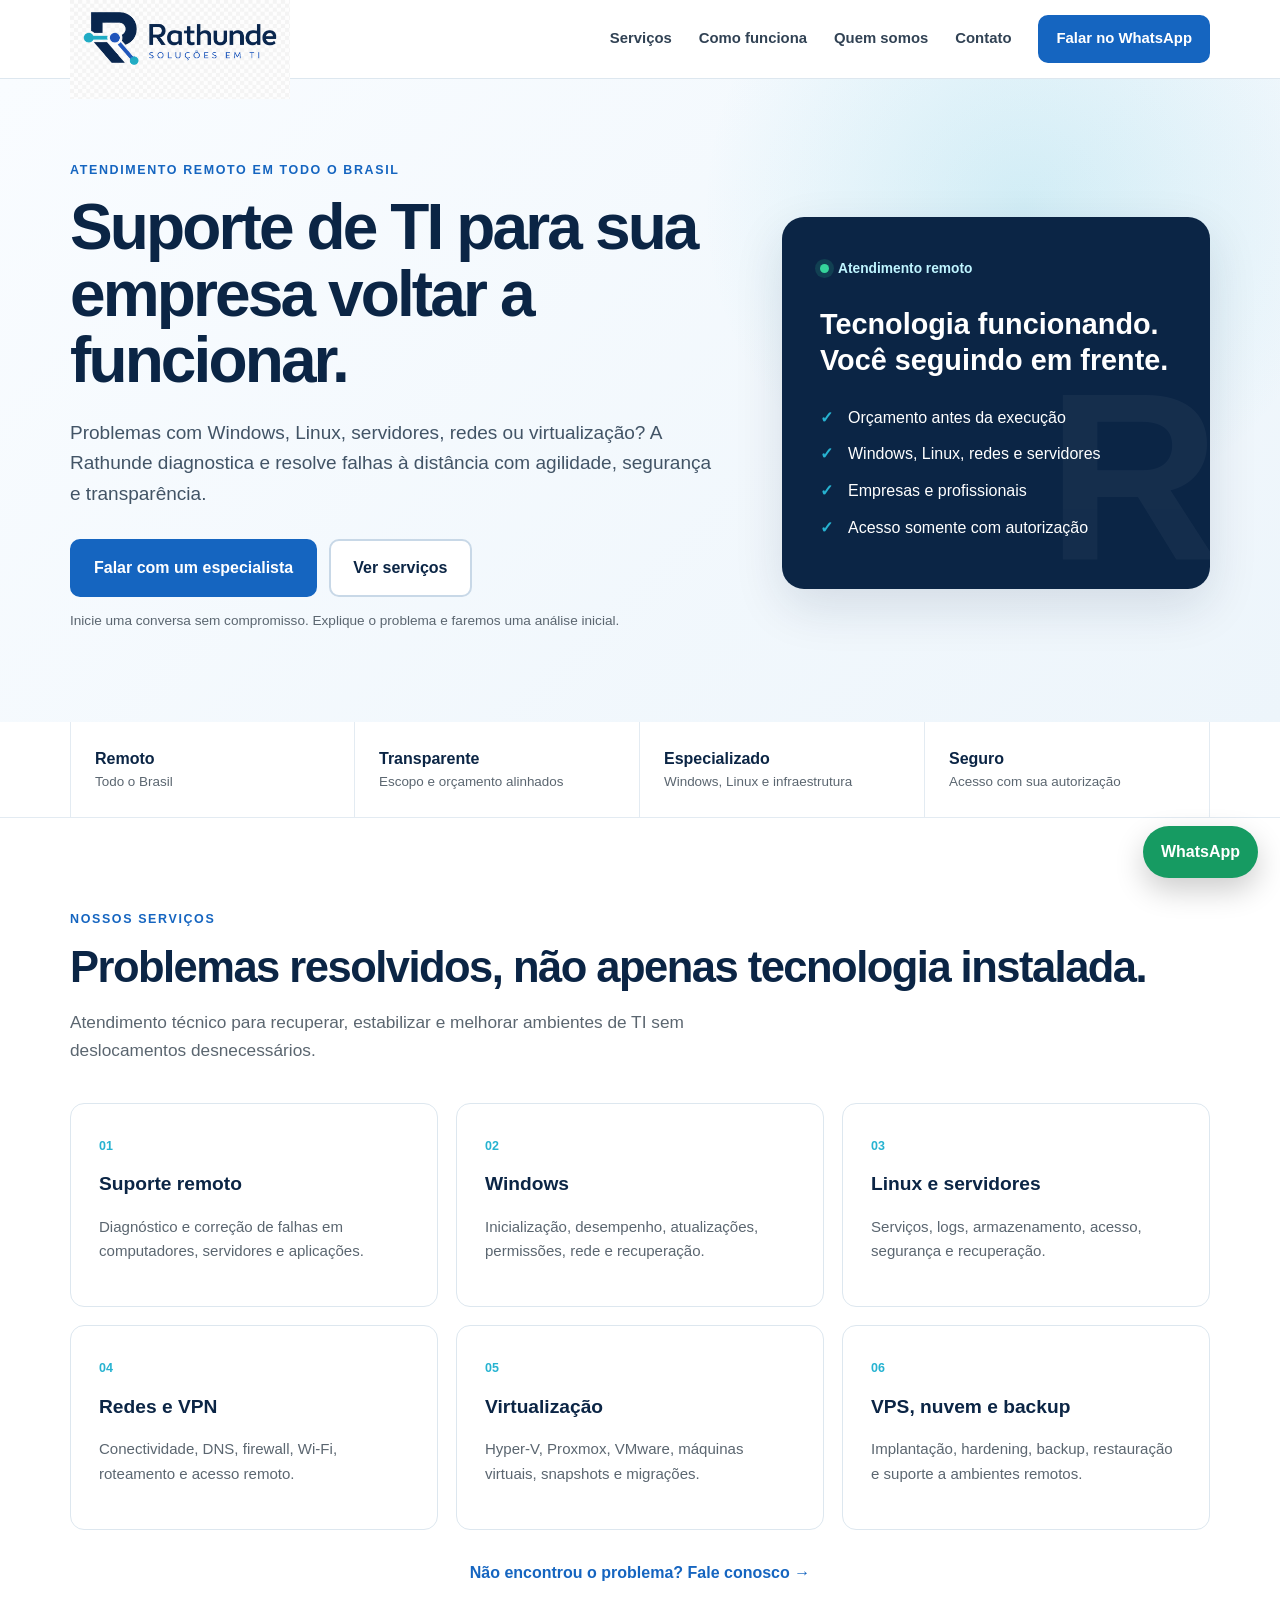
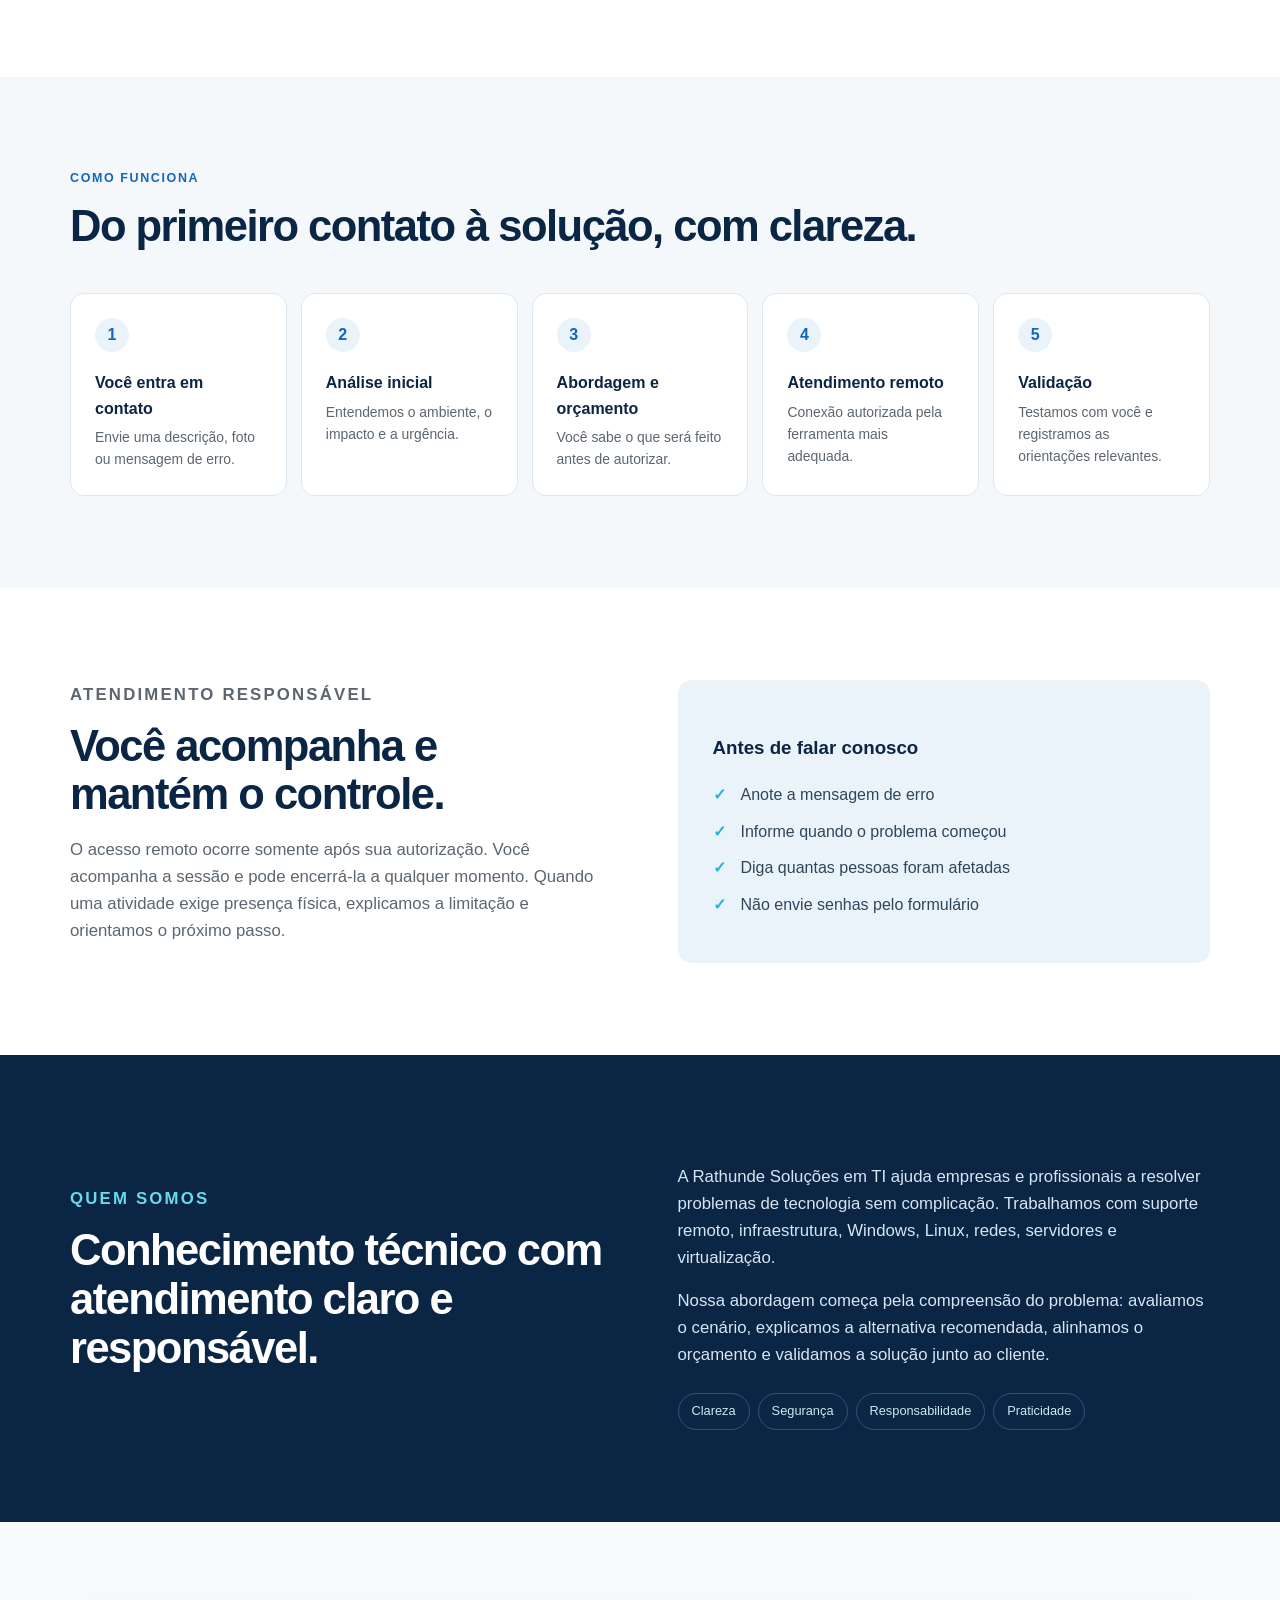
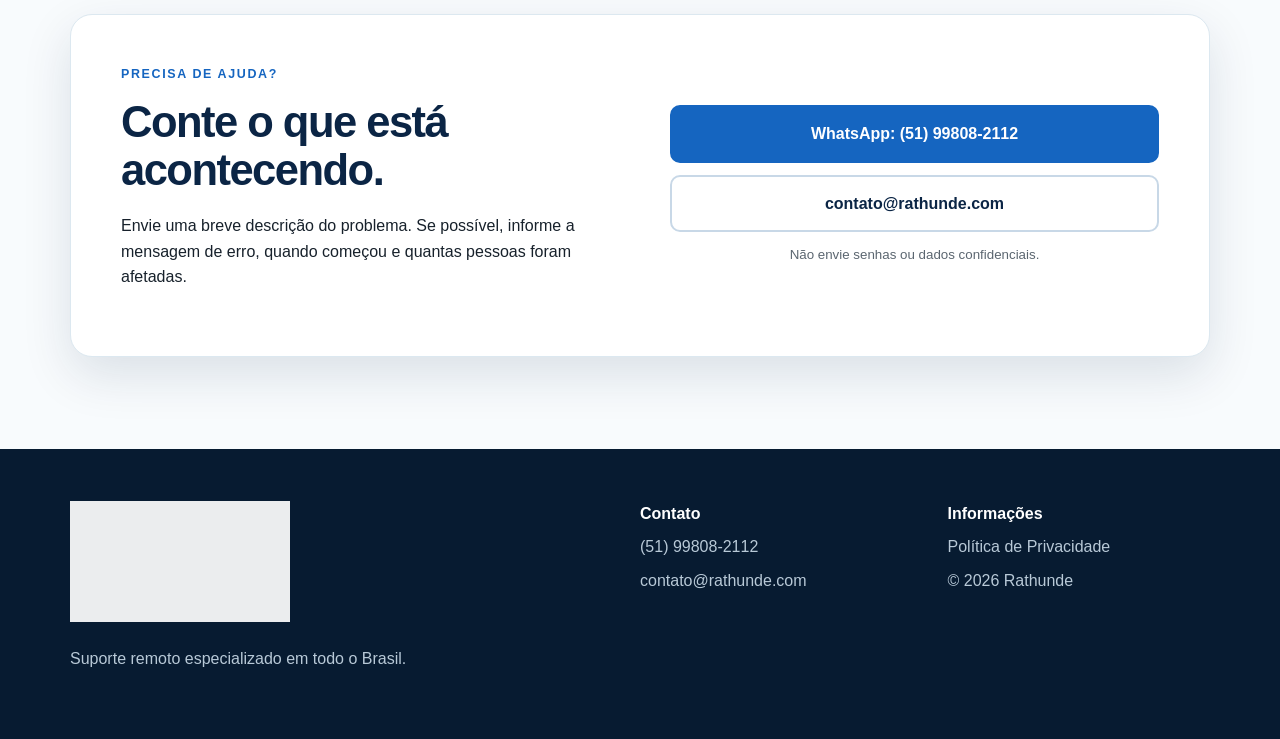
==== index.html @ 26a98e76 "Publica site institucional da Rathunde Adiciona página responsiva, serviços, contato via WhatsApp, p" ====
<!doctype html>
<html lang="pt-BR">
<head>
  <meta charset="utf-8">
  <meta name="viewport" content="width=device-width,initial-scale=1">
  <title>Suporte Remoto de TI em Todo o Brasil | Rathunde</title>
  <meta name="description" content="Suporte remoto especializado para Windows, Linux, servidores, redes e infraestrutura. Diagnóstico claro e orçamento antes da execução.">
  <meta name="theme-color" content="#0b2545">
  <meta property="og:title" content="Rathunde Soluções em TI">
  <meta property="og:description" content="Suporte remoto especializado para empresas e profissionais em todo o Brasil.">
  <meta property="og:type" content="website">
  <meta property="og:url" content="https://rathunde.com/">
  <link rel="canonical" href="https://rathunde.com/">
  <link rel="stylesheet" href="styles.css">
</head>
<body>
  <a class="skip" href="#conteudo">Ir para o conteúdo</a>
  <header class="header">
    <div class="container nav">
      <a class="brand" href="#inicio" aria-label="Rathunde - início">
        <img src="rathunde-logo.png" alt="Rathunde Soluções em TI" width="300" height="100">
      </a>
      <button class="menu-button" aria-expanded="false" aria-controls="menu">Menu</button>
      <nav id="menu" aria-label="Navegação principal">
        <a href="#servicos">Serviços</a><a href="#como-funciona">Como funciona</a><a href="#quem-somos">Quem somos</a><a href="#contato">Contato</a>
        <a class="button small" data-whatsapp href="https://wa.me/5551998082112?text=Ol%C3%A1%2C%20encontrei%20a%20Rathunde%20pelo%20site%20e%20preciso%20de%20ajuda%20com%20TI." target="_blank" rel="noopener">Falar no WhatsApp</a>
      </nav>
    </div>
  </header>

  <main id="conteudo">
    <section id="inicio" class="hero">
      <div class="container hero-grid">
        <div>
          <p class="eyebrow">Atendimento remoto em todo o Brasil</p>
          <h1>Suporte de TI para sua empresa voltar a funcionar.</h1>
          <p class="lead">Problemas com Windows, Linux, servidores, redes ou virtualização? A Rathunde diagnostica e resolve falhas à distância com agilidade, segurança e transparência.</p>
          <div class="actions">
            <a class="button" data-whatsapp href="https://wa.me/5551998082112?text=Ol%C3%A1%2C%20encontrei%20a%20Rathunde%20pelo%20site%20e%20preciso%20de%20ajuda%20com%20TI." target="_blank" rel="noopener">Falar com um especialista</a>
            <a class="button secondary" href="#servicos">Ver serviços</a>
          </div>
          <p class="micro">Inicie uma conversa sem compromisso. Explique o problema e faremos uma análise inicial.</p>
        </div>
        <aside class="hero-card" aria-label="Diferenciais">
          <span class="status"><i></i> Atendimento remoto</span>
          <h2>Tecnologia funcionando.<br>Você seguindo em frente.</h2>
          <ul class="checks"><li>Orçamento antes da execução</li><li>Windows, Linux, redes e servidores</li><li>Empresas e profissionais</li><li>Acesso somente com autorização</li></ul>
        </aside>
      </div>
    </section>

    <section class="trust-strip" aria-label="Principais benefícios">
      <div class="container trust-grid"><div><strong>Remoto</strong><span>Todo o Brasil</span></div><div><strong>Transparente</strong><span>Escopo e orçamento alinhados</span></div><div><strong>Especializado</strong><span>Windows, Linux e infraestrutura</span></div><div><strong>Seguro</strong><span>Acesso com sua autorização</span></div></div>
    </section>

    <section id="servicos" class="section">
      <div class="container"><p class="eyebrow">Nossos serviços</p><h2>Problemas resolvidos, não apenas tecnologia instalada.</h2><p class="section-intro">Atendimento técnico para recuperar, estabilizar e melhorar ambientes de TI sem deslocamentos desnecessários.</p>
        <div class="cards">
          <article><span>01</span><h3>Suporte remoto</h3><p>Diagnóstico e correção de falhas em computadores, servidores e aplicações.</p></article>
          <article><span>02</span><h3>Windows</h3><p>Inicialização, desempenho, atualizações, permissões, rede e recuperação.</p></article>
          <article><span>03</span><h3>Linux e servidores</h3><p>Serviços, logs, armazenamento, acesso, segurança e recuperação.</p></article>
          <article><span>04</span><h3>Redes e VPN</h3><p>Conectividade, DNS, firewall, Wi-Fi, roteamento e acesso remoto.</p></article>
          <article><span>05</span><h3>Virtualização</h3><p>Hyper-V, Proxmox, VMware, máquinas virtuais, snapshots e migrações.</p></article>
          <article><span>06</span><h3>VPS, nuvem e backup</h3><p>Implantação, hardening, backup, restauração e suporte a ambientes remotos.</p></article>
        </div>
        <div class="center"><a class="text-link" data-whatsapp href="https://wa.me/5551998082112?text=Ol%C3%A1%2C%20gostaria%20de%20saber%20se%20meu%20problema%20pode%20ser%20resolvido%20remotamente." target="_blank" rel="noopener">Não encontrou o problema? Fale conosco →</a></div>
      </div>
    </section>

    <section id="como-funciona" class="section tinted">
      <div class="container"><p class="eyebrow">Como funciona</p><h2>Do primeiro contato à solução, com clareza.</h2>
        <ol class="steps"><li><b>1</b><div><h3>Você entra em contato</h3><p>Envie uma descrição, foto ou mensagem de erro.</p></div></li><li><b>2</b><div><h3>Análise inicial</h3><p>Entendemos o ambiente, o impacto e a urgência.</p></div></li><li><b>3</b><div><h3>Abordagem e orçamento</h3><p>Você sabe o que será feito antes de autorizar.</p></div></li><li><b>4</b><div><h3>Atendimento remoto</h3><p>Conexão autorizada pela ferramenta mais adequada.</p></div></li><li><b>5</b><div><h3>Validação</h3><p>Testamos com você e registramos as orientações relevantes.</p></div></li></ol>
      </div>
    </section>

    <section class="section security">
      <div class="container split"><div><p class="eyebrow">Atendimento responsável</p><h2>Você acompanha e mantém o controle.</h2><p>O acesso remoto ocorre somente após sua autorização. Você acompanha a sessão e pode encerrá-la a qualquer momento. Quando uma atividade exige presença física, explicamos a limitação e orientamos o próximo passo.</p></div><div class="note"><h3>Antes de falar conosco</h3><ul class="checks dark"><li>Anote a mensagem de erro</li><li>Informe quando o problema começou</li><li>Diga quantas pessoas foram afetadas</li><li>Não envie senhas pelo formulário</li></ul></div></div>
    </section>

    <section id="quem-somos" class="section dark-section">
      <div class="container split"><div><p class="eyebrow light">Quem somos</p><h2>Conhecimento técnico com atendimento claro e responsável.</h2></div><div><p>A Rathunde Soluções em TI ajuda empresas e profissionais a resolver problemas de tecnologia sem complicação. Trabalhamos com suporte remoto, infraestrutura, Windows, Linux, redes, servidores e virtualização.</p><p>Nossa abordagem começa pela compreensão do problema: avaliamos o cenário, explicamos a alternativa recomendada, alinhamos o orçamento e validamos a solução junto ao cliente.</p><div class="values"><span>Clareza</span><span>Segurança</span><span>Responsabilidade</span><span>Praticidade</span></div></div></div>
    </section>

    <section id="contato" class="section contact">
      <div class="container contact-box"><div><p class="eyebrow">Precisa de ajuda?</p><h2>Conte o que está acontecendo.</h2><p>Envie uma breve descrição do problema. Se possível, informe a mensagem de erro, quando começou e quantas pessoas foram afetadas.</p></div><div class="contact-actions"><a class="button" data-whatsapp href="https://wa.me/5551998082112?text=Ol%C3%A1%2C%20encontrei%20a%20Rathunde%20pelo%20site%20e%20preciso%20de%20ajuda%20com%20TI." target="_blank" rel="noopener">WhatsApp: (51) 99808-2112</a><a class="button secondary" href="mailto:contato@rathunde.com">contato@rathunde.com</a><small>Não envie senhas ou dados confidenciais.</small></div></div>
    </section>
  </main>

  <footer><div class="container footer-grid"><div><img src="rathunde-logo.png" alt="Rathunde Soluções em TI" width="220" height="73"><p>Suporte remoto especializado em todo o Brasil.</p></div><div><strong>Contato</strong><a href="tel:+5551998082112">(51) 99808-2112</a><a href="mailto:contato@rathunde.com">contato@rathunde.com</a></div><div><strong>Informações</strong><a href="privacy.html">Política de Privacidade</a><span>© <span id="year"></span> Rathunde</span></div></div></footer>
  <a class="floating" data-whatsapp href="https://wa.me/5551998082112?text=Ol%C3%A1%2C%20encontrei%20a%20Rathunde%20pelo%20site%20e%20preciso%20de%20ajuda%20com%20TI." target="_blank" rel="noopener" aria-label="Falar com a Rathunde pelo WhatsApp">WhatsApp</a>
  <script src="script.js"></script>
</body>
</html>
---- styles.css ----
:root{--navy:#0b2545;--blue:#1565c0;--cyan:#27b3d1;--ink:#17212b;--muted:#5b6670;--pale:#eaf3fa;--light:#f5f8fb;--white:#fff;--radius:14px;--shadow:0 18px 50px rgba(11,37,69,.12)}*{box-sizing:border-box}html{scroll-behavior:smooth}body{margin:0;color:var(--ink);font-family:Inter,Arial,sans-serif;line-height:1.6;background:#fff}a{color:inherit}img{max-width:100%;height:auto}.container{width:min(1140px,calc(100% - 40px));margin:auto}.skip{position:absolute;left:-9999px}.skip:focus{left:16px;top:16px;background:#fff;padding:10px;z-index:99}.header{position:sticky;top:0;z-index:50;background:rgba(255,255,255,.95);border-bottom:1px solid #dde7ef;backdrop-filter:blur(12px)}.nav{height:78px;display:flex;align-items:center;justify-content:space-between}.brand img{width:220px;display:block}.nav nav{display:flex;align-items:center;gap:27px}.nav nav>a{text-decoration:none;font-size:.93rem;font-weight:700;color:#314254}.menu-button{display:none}.button{display:inline-flex;align-items:center;justify-content:center;padding:14px 22px;border-radius:10px;background:var(--blue);color:#fff!important;text-decoration:none;font-weight:800;border:2px solid var(--blue);transition:.2s}.button:hover{transform:translateY(-2px);box-shadow:0 8px 24px rgba(21,101,192,.25)}.button.small{padding:10px 16px}.button.secondary{background:#fff;color:var(--navy)!important;border-color:#c8d8e7}.hero{padding:82px 0 76px;background:radial-gradient(circle at 80% 20%,rgba(39,179,209,.16),transparent 28%),linear-gradient(135deg,#f9fcff,#edf5fb)}.hero-grid{display:grid;grid-template-columns:1.2fr .8fr;gap:70px;align-items:center}.eyebrow{text-transform:uppercase;letter-spacing:.13em;color:var(--blue);font-weight:900;font-size:.78rem;margin:0 0 13px}.hero h1{font-size:clamp(2.6rem,5vw,4.5rem);line-height:1.04;letter-spacing:-.045em;color:var(--navy);margin:0 0 24px;max-width:760px}.lead{font-size:1.19rem;color:#425466;max-width:720px}.actions{display:flex;gap:12px;flex-wrap:wrap;margin-top:30px}.micro{font-size:.85rem;color:var(--muted)}.hero-card{background:var(--navy);color:#fff;padding:38px;border-radius:22px;box-shadow:var(--shadow);position:relative;overflow:hidden}.hero-card:after{content:"R";position:absolute;right:-10px;bottom:-80px;font-size:240px;font-weight:900;opacity:.04}.hero-card h2{font-size:1.8rem;line-height:1.25;margin:26px 0}.status{display:inline-flex;align-items:center;gap:9px;color:#bff5ff;font-size:.86rem;font-weight:800}.status i{width:9px;height:9px;background:#35d39a;border-radius:50%;box-shadow:0 0 0 5px rgba(53,211,154,.15)}.checks{list-style:none;padding:0;margin:0}.checks li{margin:11px 0;padding-left:28px;position:relative}.checks li:before{content:"✓";position:absolute;left:0;color:var(--cyan);font-weight:900}.trust-strip{border-bottom:1px solid #e3ebf2}.trust-grid{display:grid;grid-template-columns:repeat(4,1fr)}.trust-grid div{padding:24px;border-right:1px solid #e3ebf2}.trust-grid div:first-child{border-left:1px solid #e3ebf2}.trust-grid strong,.trust-grid span{display:block}.trust-grid strong{color:var(--navy)}.trust-grid span{font-size:.84rem;color:var(--muted)}.section{padding:92px 0}.section h2{font-size:clamp(2rem,3.4vw,3.2rem);line-height:1.12;letter-spacing:-.035em;color:var(--navy);margin:0 0 18px}.section-intro{max-width:700px;color:var(--muted);font-size:1.08rem}.cards{display:grid;grid-template-columns:repeat(3,1fr);gap:18px;margin-top:38px}.cards article{padding:28px;border:1px solid #dde7ef;border-radius:var(--radius);background:#fff;transition:.2s}.cards article:hover{transform:translateY(-5px);box-shadow:var(--shadow);border-color:#b9d5e8}.cards article>span{color:var(--cyan);font-weight:900;font-size:.78rem}.cards h3{color:var(--navy);font-size:1.2rem;margin:12px 0 6px}.cards p{color:var(--muted);font-size:.94rem}.center{text-align:center;margin-top:30px}.text-link{color:var(--blue);font-weight:800;text-decoration:none}.tinted{background:var(--light)}.steps{display:grid;grid-template-columns:repeat(5,1fr);gap:14px;list-style:none;padding:0;margin:42px 0 0}.steps li{background:#fff;border-radius:var(--radius);padding:24px;border:1px solid #dde7ef}.steps b{width:34px;height:34px;border-radius:50%;display:grid;place-items:center;background:var(--pale);color:var(--blue)}.steps h3{font-size:1rem;color:var(--navy);margin:18px 0 5px}.steps p{font-size:.87rem;color:var(--muted);margin:0}.split{display:grid;grid-template-columns:1fr 1fr;gap:75px;align-items:center}.security p{color:var(--muted);font-size:1.05rem}.note{padding:35px;background:var(--pale);border-radius:var(--radius)}.note h3{color:var(--navy)}.checks.dark li{color:#30465a}.dark-section{background:var(--navy);color:#d7e6f3}.dark-section h2{color:#fff}.eyebrow.light{color:#69d9eb}.dark-section p{font-size:1.05rem}.values{display:flex;gap:8px;flex-wrap:wrap;margin-top:24px}.values span{border:1px solid #315373;border-radius:999px;padding:7px 13px;font-size:.8rem;color:#cce9ef}.contact{background:#f8fbfd}.contact-box{background:#fff;padding:50px;border:1px solid #dce8f0;border-radius:22px;box-shadow:var(--shadow);display:grid;grid-template-columns:1fr 1fr;gap:60px;align-items:center}.contact-actions{display:flex;flex-direction:column;gap:12px}.contact-actions small{text-align:center;color:var(--muted)}footer{padding:52px 0;background:#071b31;color:#b8c9d7}.footer-grid{display:grid;grid-template-columns:2fr 1fr 1fr;gap:45px}.footer-grid img{filter:brightness(0) invert(1);opacity:.92}.footer-grid div{display:flex;flex-direction:column;gap:8px}.footer-grid a{text-decoration:none}.footer-grid strong{color:#fff}.floating{position:fixed;right:22px;bottom:22px;background:#169b62;color:white;text-decoration:none;font-weight:900;padding:13px 18px;border-radius:999px;box-shadow:0 12px 30px rgba(0,0,0,.2);z-index:40}@media(max-width:900px){.menu-button{display:block;border:0;background:var(--navy);color:#fff;border-radius:8px;padding:10px 13px;font-weight:800}.nav nav{display:none;position:absolute;top:78px;left:0;right:0;background:#fff;padding:22px;box-shadow:var(--shadow);flex-direction:column;align-items:stretch}.nav nav.open{display:flex}.hero-grid,.split,.contact-box{grid-template-columns:1fr}.hero-grid{gap:38px}.cards{grid-template-columns:repeat(2,1fr)}.steps{grid-template-columns:repeat(2,1fr)}.trust-grid{grid-template-columns:repeat(2,1fr)}.footer-grid{grid-template-columns:1fr 1fr}.section{padding:70px 0}}@media(max-width:580px){.container{width:min(100% - 28px,1140px)}.brand img{width:185px}.hero{padding:55px 0}.hero h1{font-size:2.65rem}.hero-card{padding:27px}.cards,.steps,.trust-grid,.footer-grid{grid-template-columns:1fr}.trust-grid div{border-left:1px solid #e3ebf2}.contact-box{padding:28px}.section{padding:58px 0}.actions .button{width:100%}.floating{right:14px;bottom:14px;font-size:.85rem}}
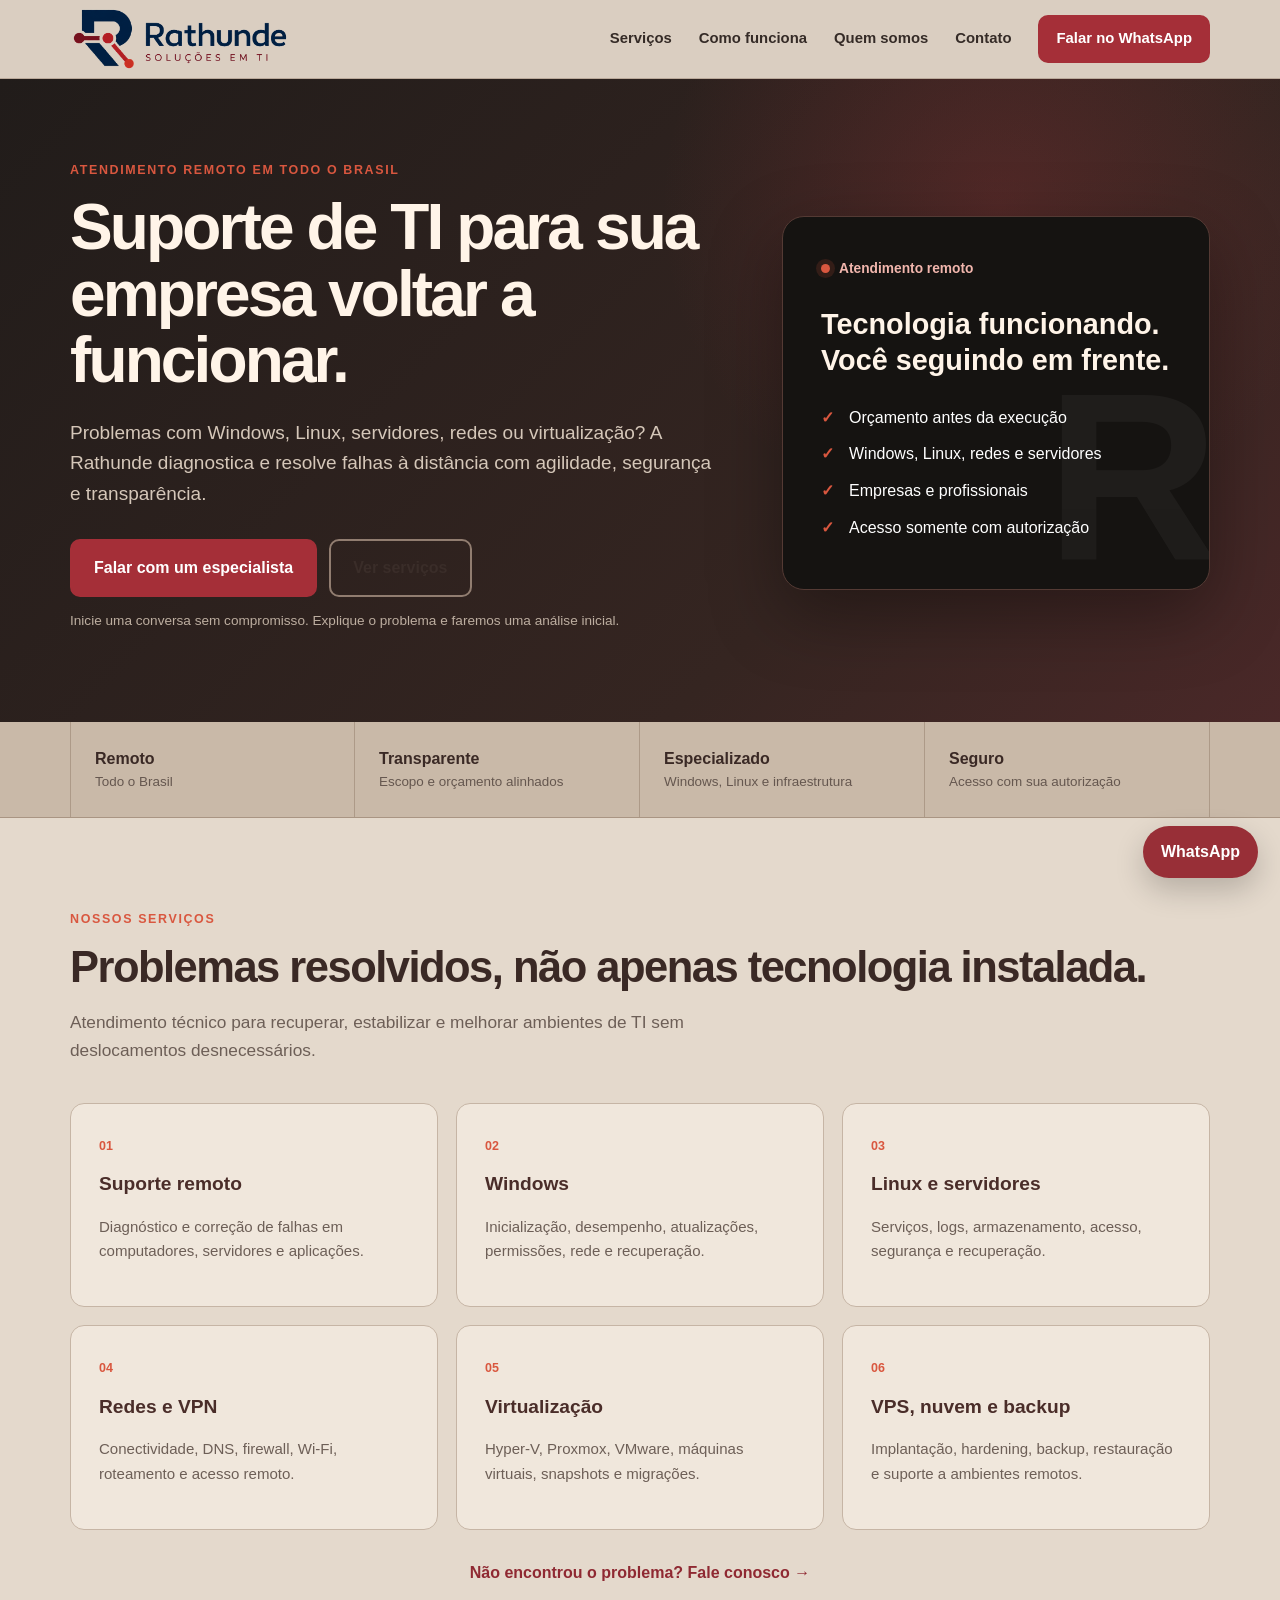
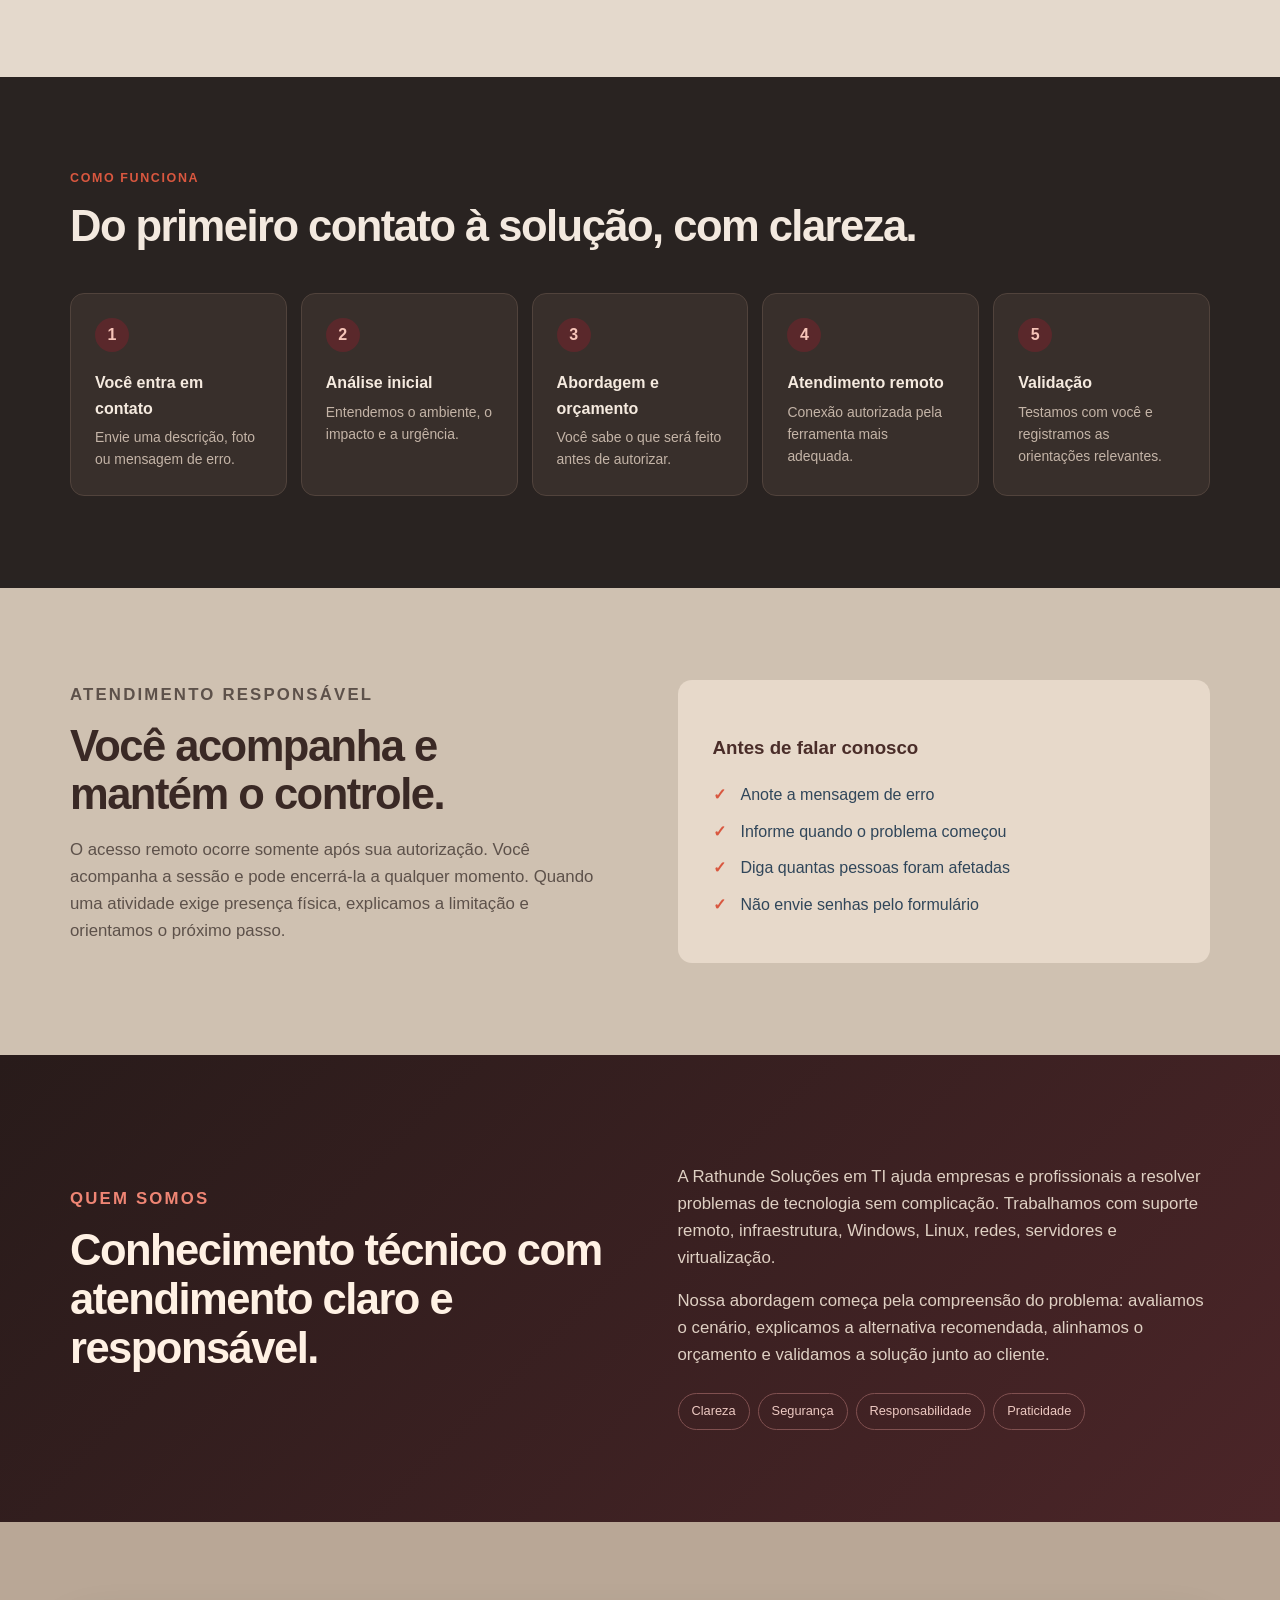
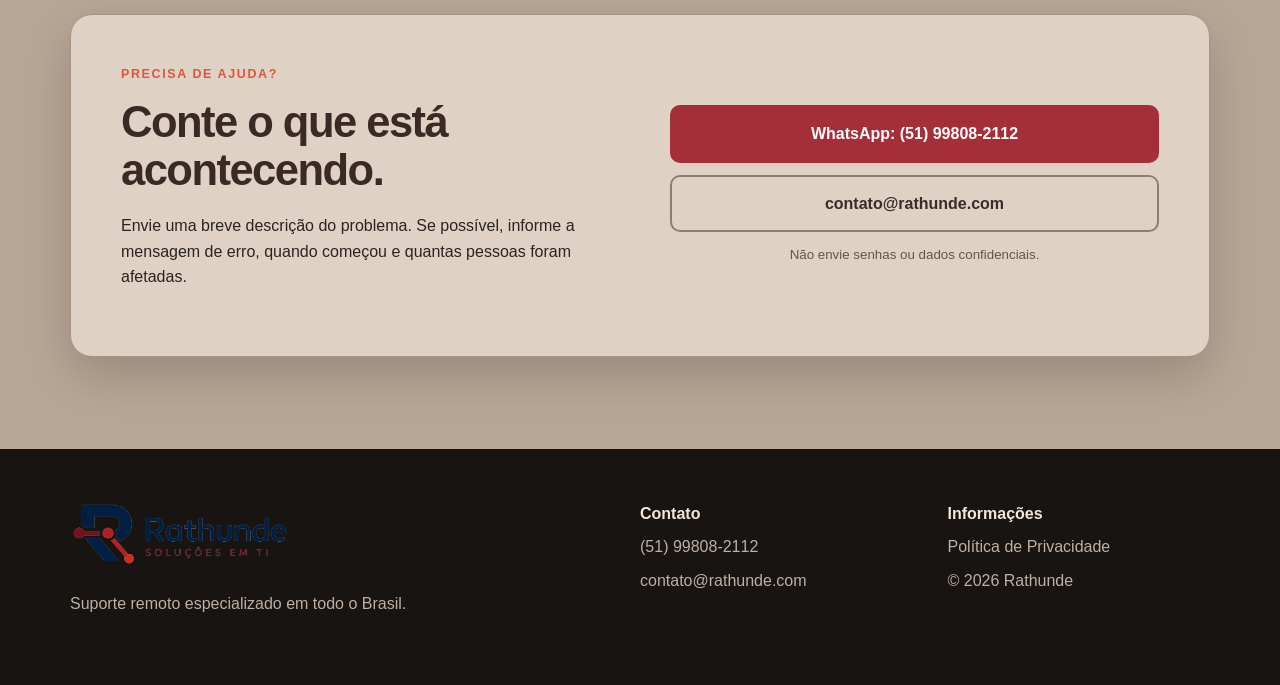
==== commit 04c02482: "Atualiza logo e identidade visual Corrige a transparência do logo, aplica conexões em vermelho e ado" ====
--- a/index.html
+++ b/index.html
@@ -5,13 +5,14 @@
   <meta name="viewport" content="width=device-width,initial-scale=1">
   <title>Suporte Remoto de TI em Todo o Brasil | Rathunde</title>
   <meta name="description" content="Suporte remoto especializado para Windows, Linux, servidores, redes e infraestrutura. Diagnóstico claro e orçamento antes da execução.">
-  <meta name="theme-color" content="#0b2545">
+  <meta name="theme-color" content="#211c1a">
   <meta property="og:title" content="Rathunde Soluções em TI">
   <meta property="og:description" content="Suporte remoto especializado para empresas e profissionais em todo o Brasil.">
   <meta property="og:type" content="website">
   <meta property="og:url" content="https://rathunde.com/">
   <link rel="canonical" href="https://rathunde.com/">
   <link rel="stylesheet" href="styles.css">
+  <link rel="stylesheet" href="theme.css">
 </head>
 <body>
   <a class="skip" href="#conteudo">Ir para o conteúdo</a>
--- a/theme.css
+++ b/theme.css
@@ -0,0 +1,17 @@
+:root{--navy:#2b211f;--blue:#a52f38;--cyan:#d9573f;--ink:#2a2320;--muted:#74665e;--pale:#eaded0;--light:#292321;--white:#f6efe5;--shadow:0 18px 50px rgba(24,17,14,.2)}
+body{background:#d9cec0;color:var(--ink)}
+.header{background:rgba(218,207,193,.96);border-bottom-color:#baa99a}
+.nav nav>a{color:#352b27}.button{background:#a52f38;border-color:#a52f38}.button:hover{box-shadow:0 8px 24px rgba(165,47,56,.3)}
+.button.secondary{background:transparent;color:#3a2d29!important;border-color:#917d70}
+.hero{color:#f2e7d9;background:radial-gradient(circle at 78% 20%,rgba(181,55,61,.24),transparent 30%),linear-gradient(135deg,#211c1a,#352521 68%,#4a2828)}
+.hero h1,.hero-card h2{color:#fff4e8}.lead{color:#d5c7b9}.micro{color:#bdaea0}.eyebrow{color:#d9573f}
+.hero-card{background:#151311;border:1px solid #543a34;box-shadow:0 24px 70px rgba(0,0,0,.34)}.status{color:#f1b6ad}.status i{background:#d9573f;box-shadow:0 0 0 5px rgba(217,87,63,.15)}
+.trust-strip{background:#c9b9a8;border-color:#a99583}.trust-grid div,.trust-grid div:first-child{border-color:#ad9a88}.trust-grid strong{color:#3a2925}.trust-grid span{color:#65574f}
+#servicos{background:#e4d9cc}.section h2{color:#3a2925}.cards article{background:#f0e7dc;border-color:#c6b5a5}.cards article:hover{border-color:#a46b64}.cards h3{color:#4a2d29}.cards p,.section-intro{color:#6d5f57}
+.tinted{background:#292321;color:#d9cbbd}.tinted h2{color:#f3e9df}.steps li{background:#382f2b;border-color:#51433c}.steps b{background:#5a282b;color:#f7c4b8}.steps h3{color:#f5eadf}.steps p{color:#c4b4a7}
+.security{background:#cfc1b1}.security p{color:#5d514a}.note{background:#e7d9ca}.note h3{color:#4a2d29}
+.dark-section{background:linear-gradient(135deg,#281b1a,#4b2528);color:#dfd0c3}.dark-section h2{color:#fff1e4}.eyebrow.light{color:#ef8574}.values span{border-color:#805050;color:#edc9c2}
+.contact{background:#b9a796}.contact-box{background:#dfd2c4;border-color:#a99482}.contact-actions small{color:#63554d}
+footer{background:#171412;color:#bfb0a3}.footer-grid img{filter:none;opacity:1}.footer-grid strong{color:#f4e7da}
+.floating{background:#982f37}.text-link{color:#8f2932}
+@media(max-width:900px){.nav nav{background:#d9cdbf}.menu-button{background:#7a1f2b}.nav nav>a{color:#342924}}
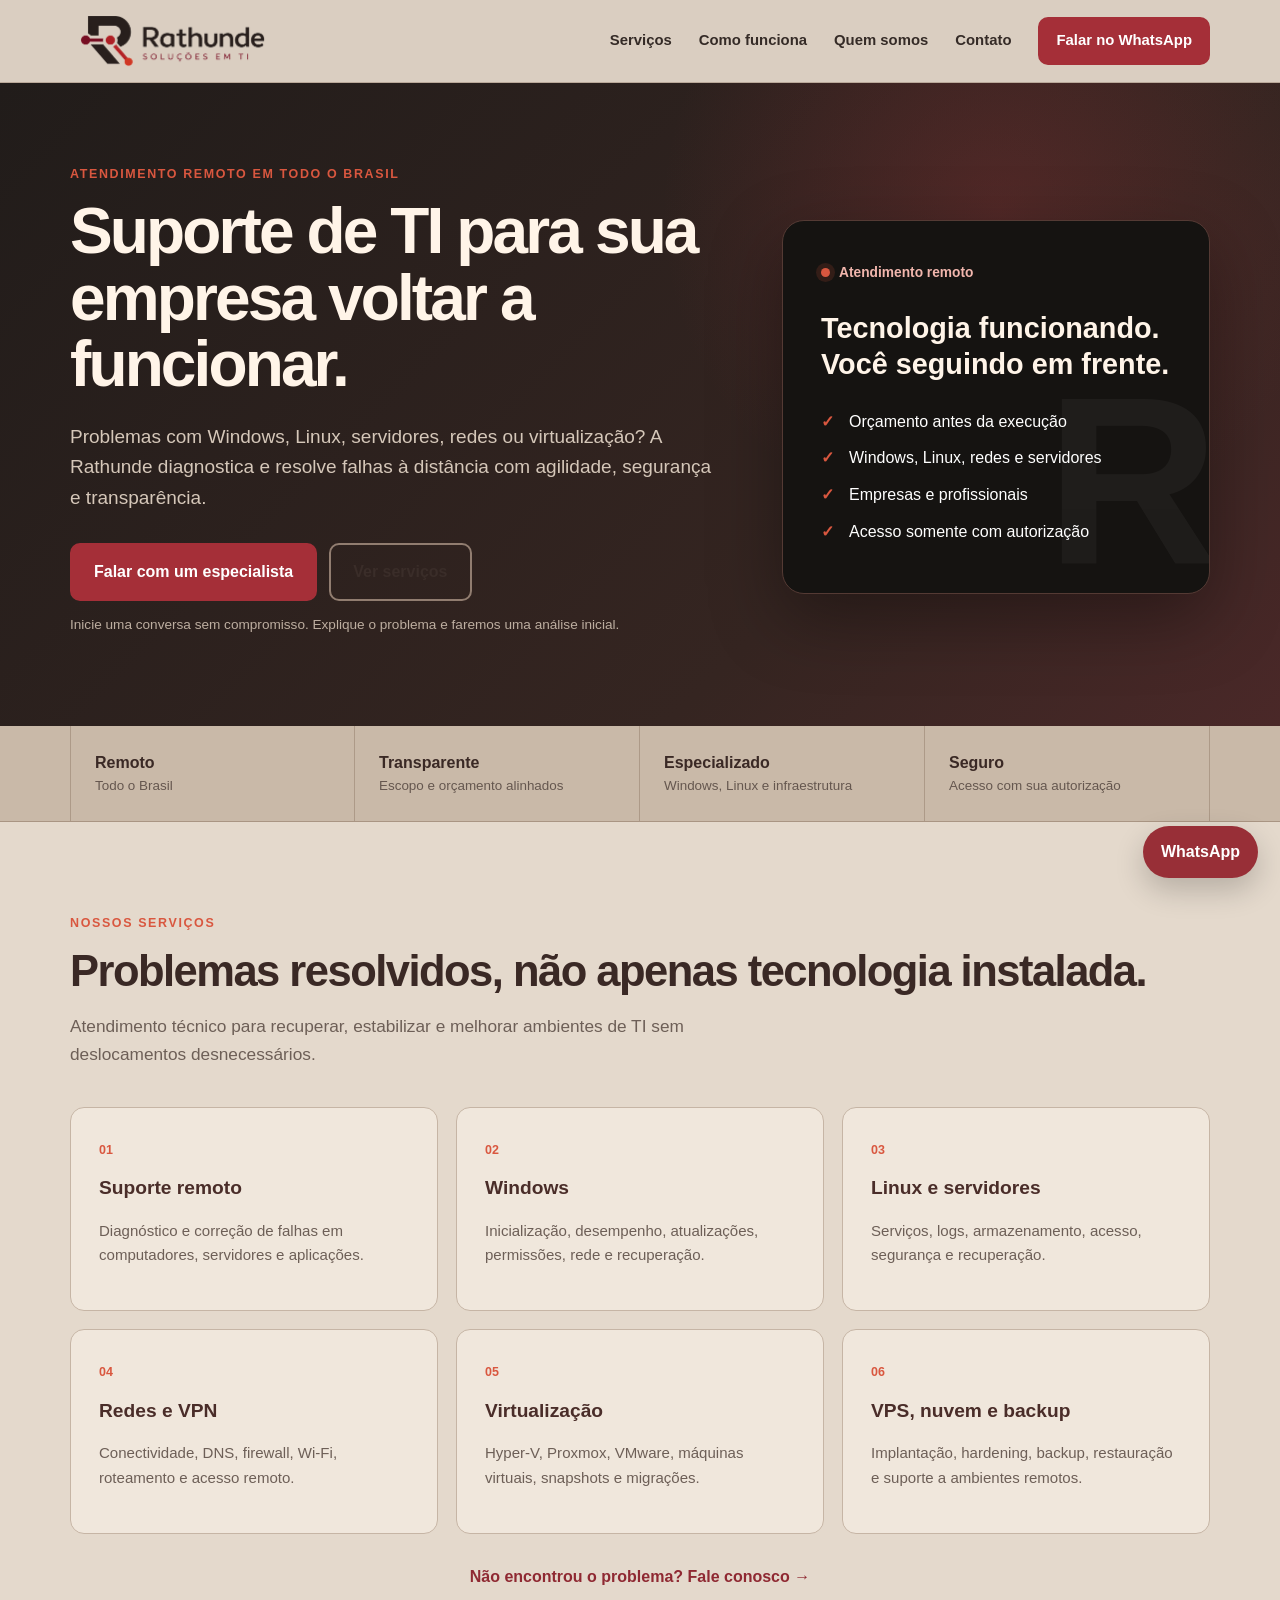
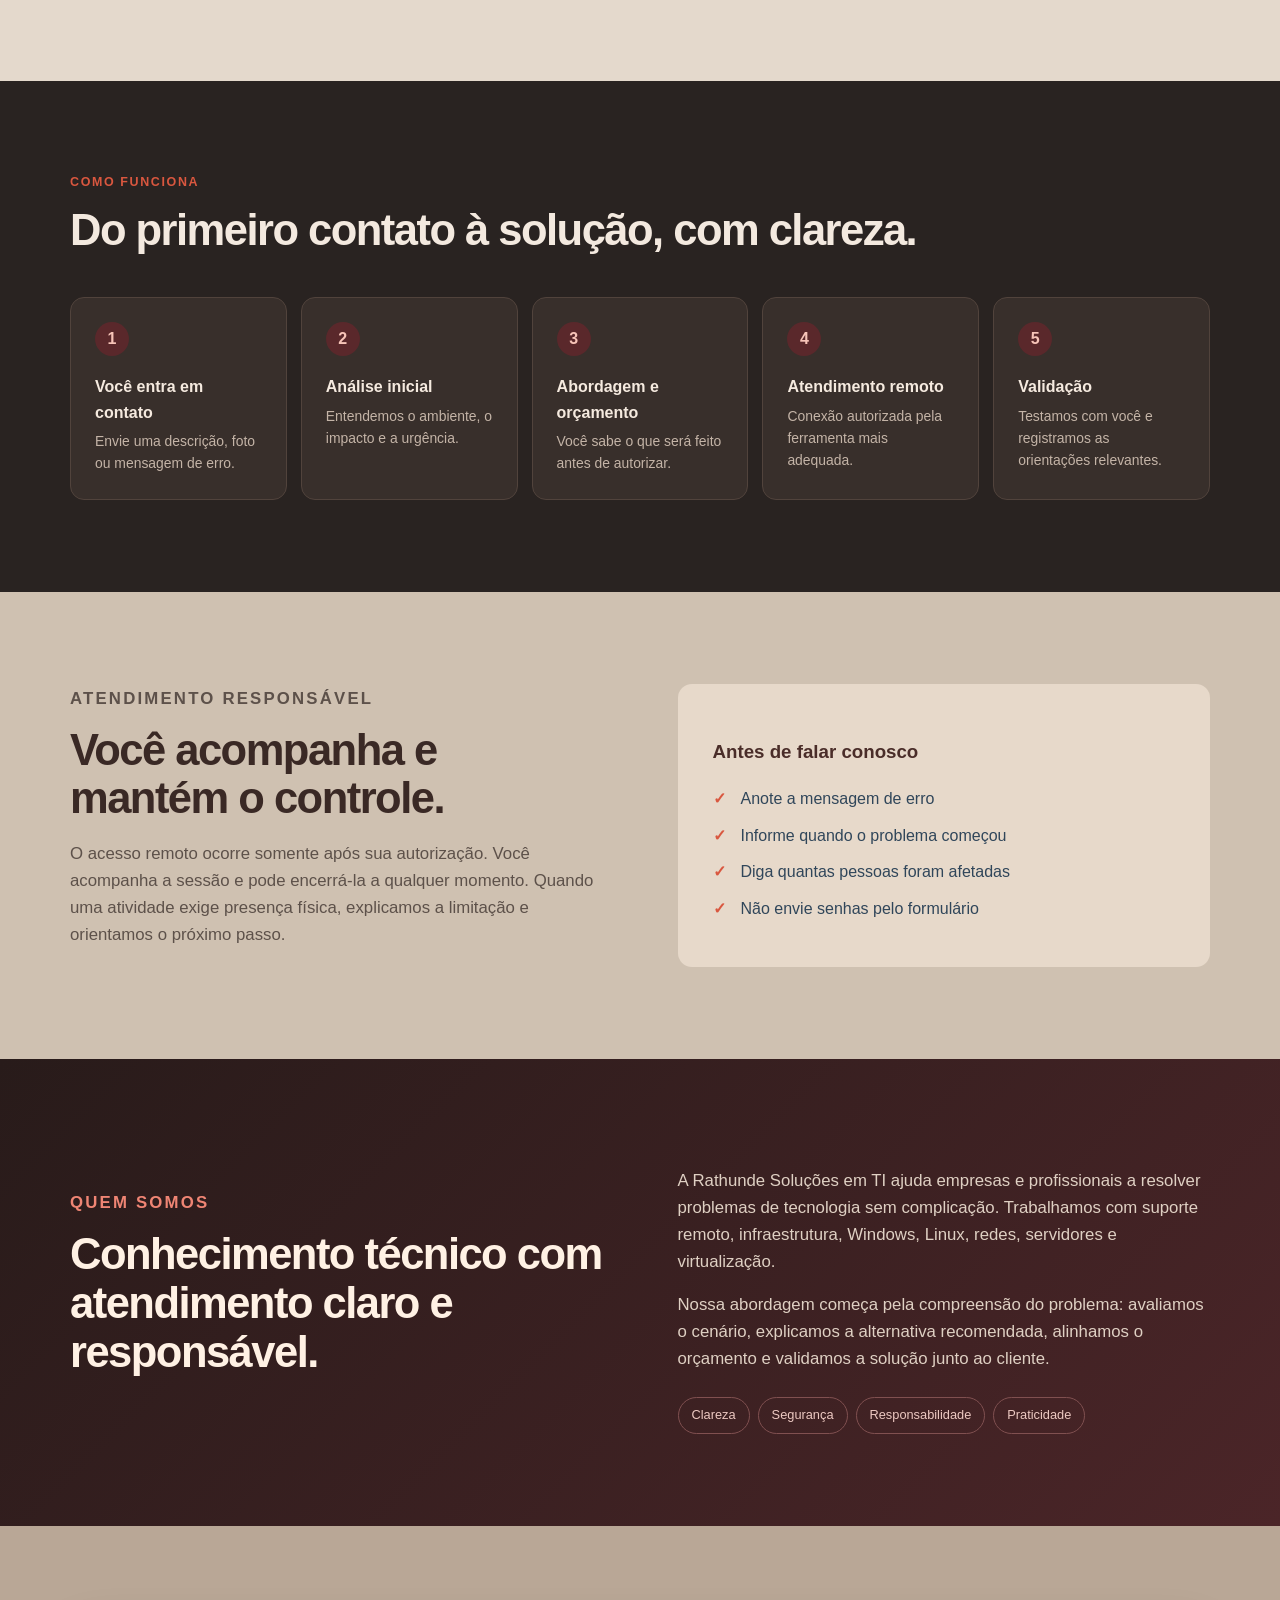
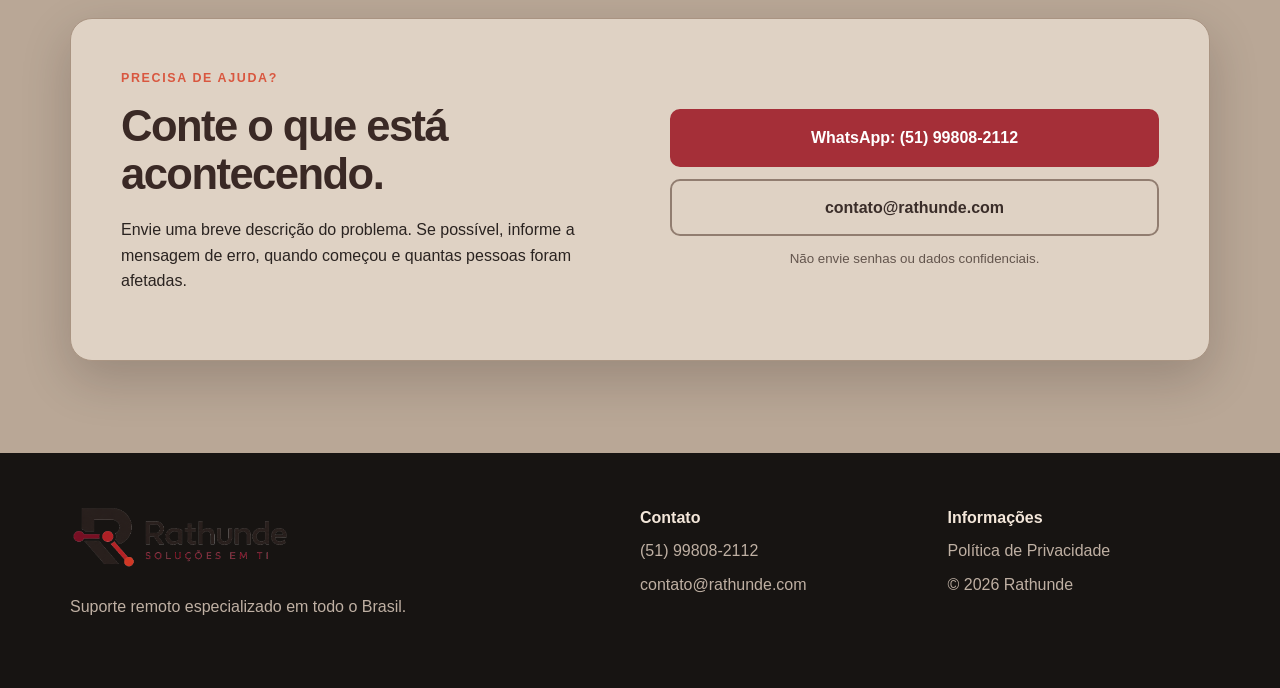
==== commit e4ce8ff3: "Ajusta logo à nova paleta e corrige cabeçalho Adiciona logo grafite e vinho com transparência real, " ====
--- a/index.html
+++ b/index.html
@@ -19,7 +19,7 @@
   <header class="header">
     <div class="container nav">
       <a class="brand" href="#inicio" aria-label="Rathunde - início">
-        <img src="rathunde-logo.png" alt="Rathunde Soluções em TI" width="300" height="100">
+        <img src="rathunde-logo-warm.png" alt="Rathunde Soluções em TI" width="300" height="89">
       </a>
       <button class="menu-button" aria-expanded="false" aria-controls="menu">Menu</button>
       <nav id="menu" aria-label="Navegação principal">
@@ -87,7 +87,7 @@
     </section>
   </main>
 
-  <footer><div class="container footer-grid"><div><img src="rathunde-logo.png" alt="Rathunde Soluções em TI" width="220" height="73"><p>Suporte remoto especializado em todo o Brasil.</p></div><div><strong>Contato</strong><a href="tel:+5551998082112">(51) 99808-2112</a><a href="mailto:contato@rathunde.com">contato@rathunde.com</a></div><div><strong>Informações</strong><a href="privacy.html">Política de Privacidade</a><span>© <span id="year"></span> Rathunde</span></div></div></footer>
+  <footer><div class="container footer-grid"><div><img src="rathunde-logo-warm.png" alt="Rathunde Soluções em TI" width="220" height="65"><p>Suporte remoto especializado em todo o Brasil.</p></div><div><strong>Contato</strong><a href="tel:+5551998082112">(51) 99808-2112</a><a href="mailto:contato@rathunde.com">contato@rathunde.com</a></div><div><strong>Informações</strong><a href="privacy.html">Política de Privacidade</a><span>© <span id="year"></span> Rathunde</span></div></div></footer>
   <a class="floating" data-whatsapp href="https://wa.me/5551998082112?text=Ol%C3%A1%2C%20encontrei%20a%20Rathunde%20pelo%20site%20e%20preciso%20de%20ajuda%20com%20TI." target="_blank" rel="noopener" aria-label="Falar com a Rathunde pelo WhatsApp">WhatsApp</a>
   <script src="script.js"></script>
 </body>
--- a/theme.css
+++ b/theme.css
@@ -1,6 +1,7 @@
 :root{--navy:#2b211f;--blue:#a52f38;--cyan:#d9573f;--ink:#2a2320;--muted:#74665e;--pale:#eaded0;--light:#292321;--white:#f6efe5;--shadow:0 18px 50px rgba(24,17,14,.2)}
 body{background:#d9cec0;color:var(--ink)}
 .header{background:rgba(218,207,193,.96);border-bottom-color:#baa99a}
+.nav{height:82px}.brand{height:100%;display:flex;align-items:center;overflow:hidden}.brand img{width:205px;max-height:56px;object-fit:contain;display:block}
 .nav nav>a{color:#352b27}.button{background:#a52f38;border-color:#a52f38}.button:hover{box-shadow:0 8px 24px rgba(165,47,56,.3)}
 .button.secondary{background:transparent;color:#3a2d29!important;border-color:#917d70}
 .hero{color:#f2e7d9;background:radial-gradient(circle at 78% 20%,rgba(181,55,61,.24),transparent 30%),linear-gradient(135deg,#211c1a,#352521 68%,#4a2828)}
@@ -14,4 +15,4 @@
 .contact{background:#b9a796}.contact-box{background:#dfd2c4;border-color:#a99482}.contact-actions small{color:#63554d}
 footer{background:#171412;color:#bfb0a3}.footer-grid img{filter:none;opacity:1}.footer-grid strong{color:#f4e7da}
 .floating{background:#982f37}.text-link{color:#8f2932}
-@media(max-width:900px){.nav nav{background:#d9cdbf}.menu-button{background:#7a1f2b}.nav nav>a{color:#342924}}
+@media(max-width:900px){.nav nav{top:82px;background:#d9cdbf}.menu-button{background:#7a1f2b}.nav nav>a{color:#342924}.brand img{width:185px;max-height:52px}}
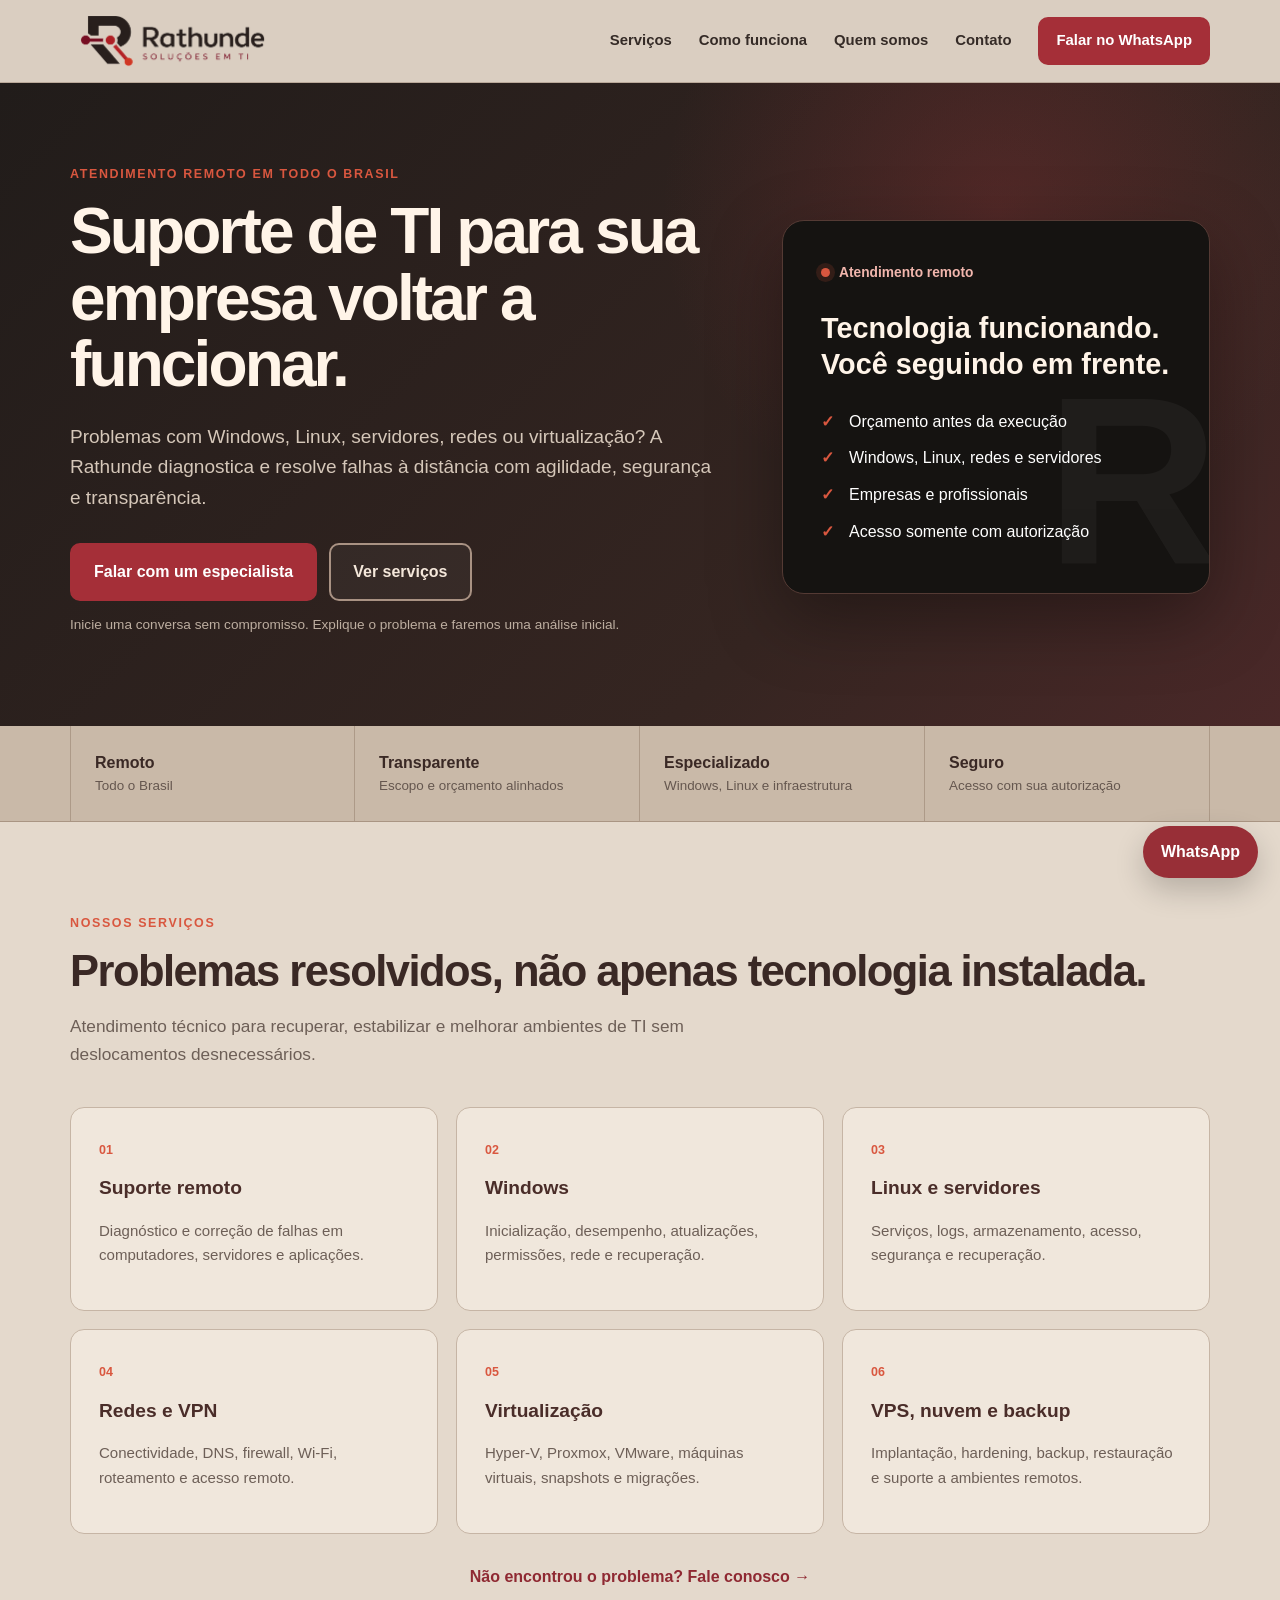
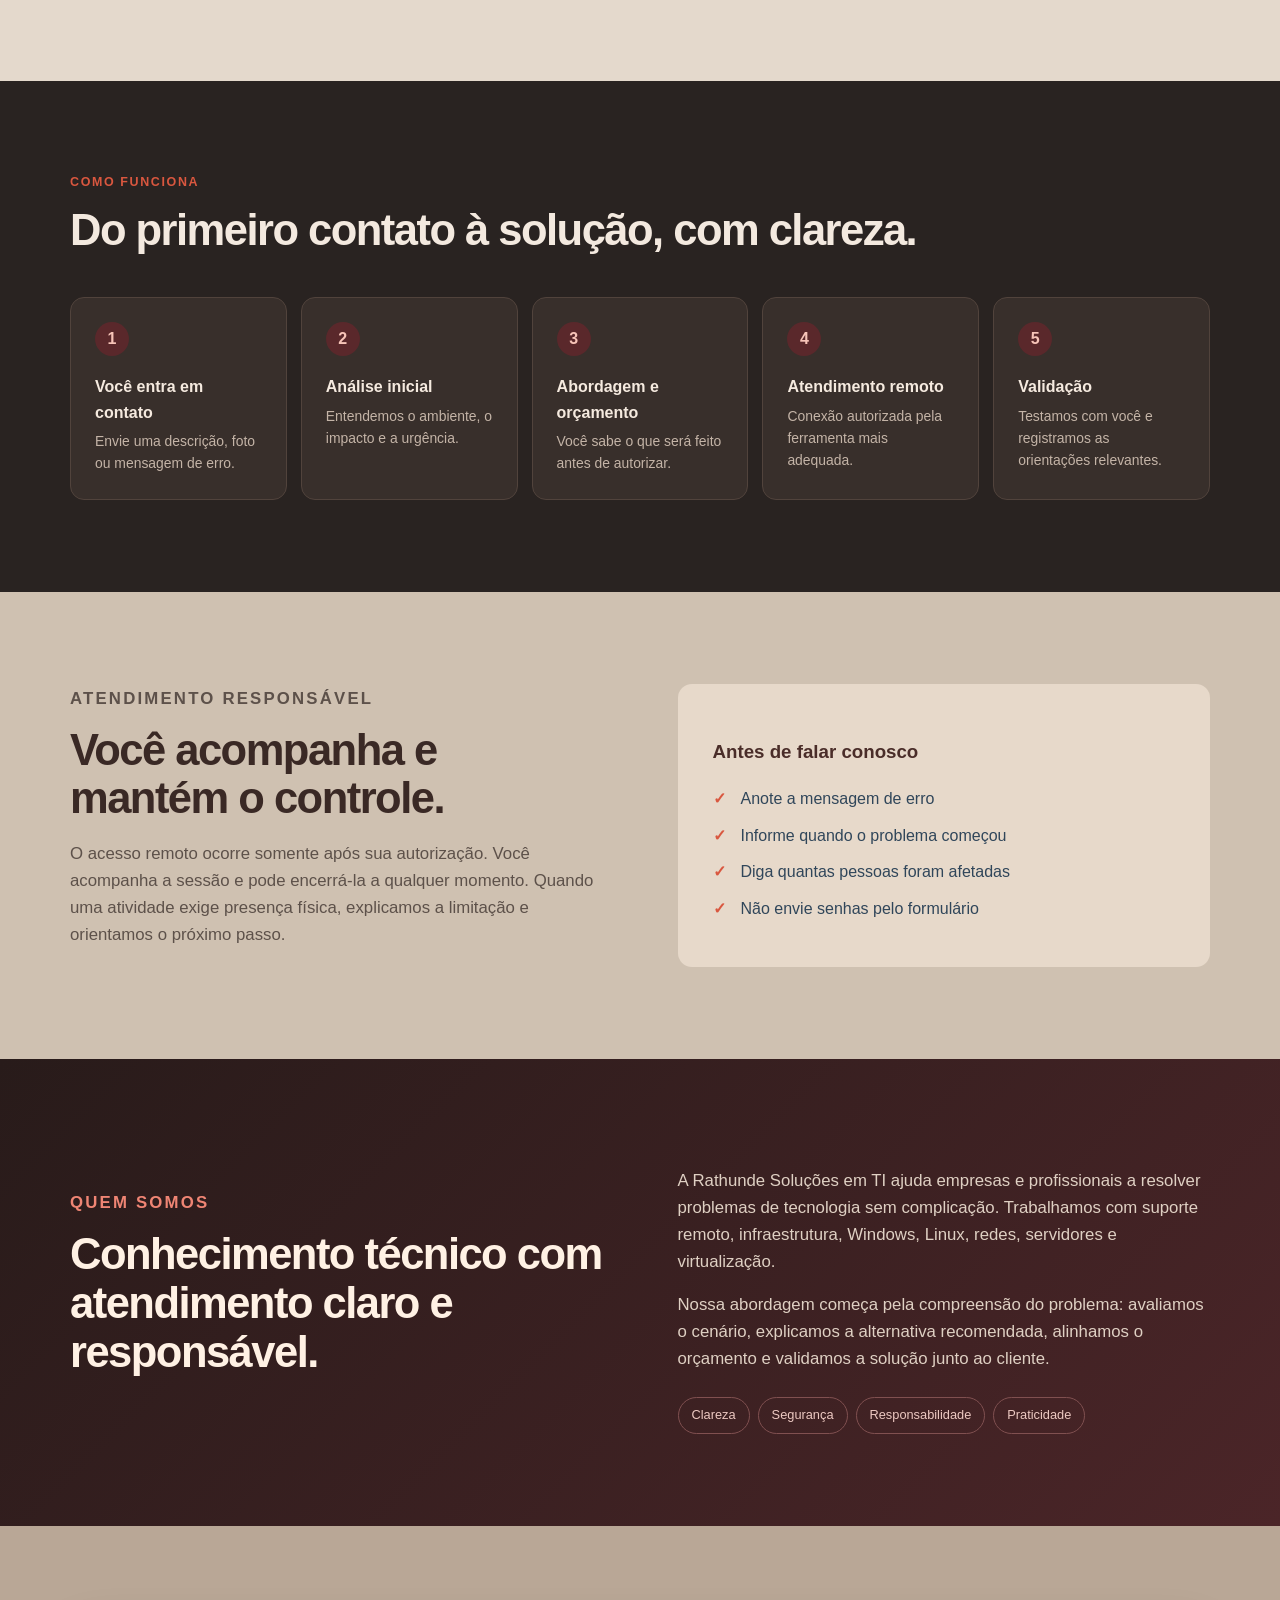
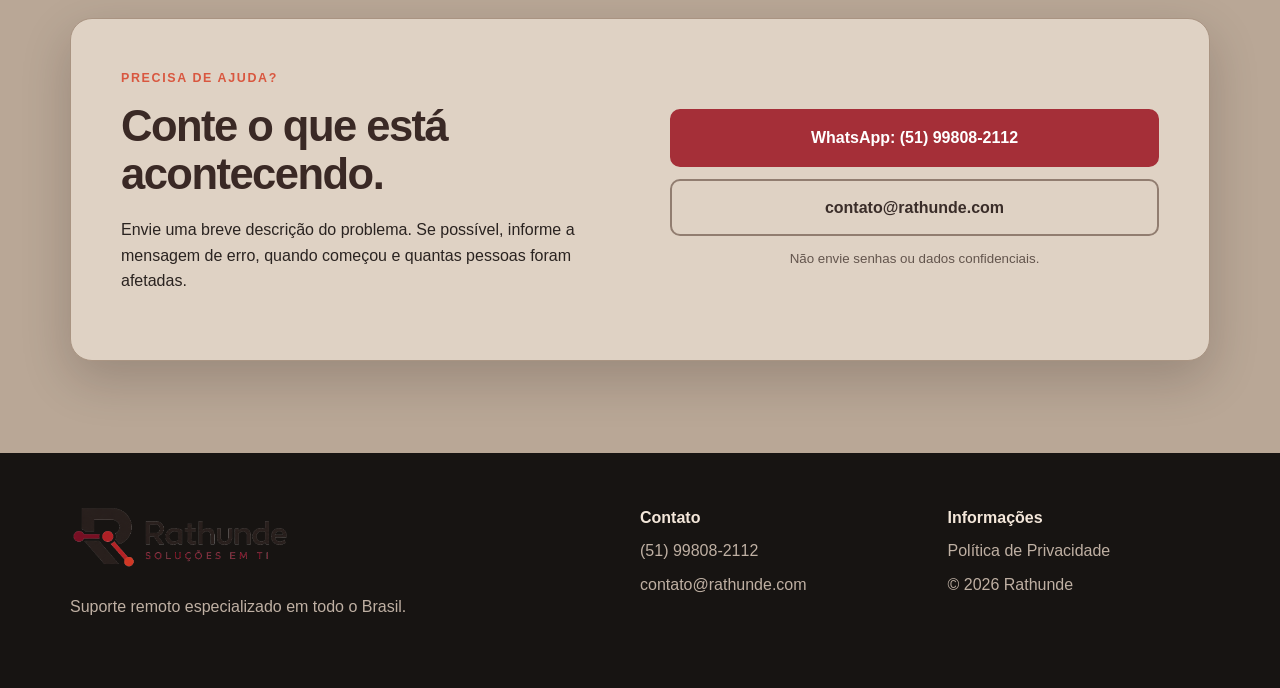
==== commit a05a4821: "Corrige contraste do botão Ver serviços Aplica texto creme e borda clara ao botão secundário do hero" ====
--- a/index.html
+++ b/index.html
@@ -12,7 +12,7 @@
   <meta property="og:url" content="https://rathunde.com/">
   <link rel="canonical" href="https://rathunde.com/">
   <link rel="stylesheet" href="styles.css">
-  <link rel="stylesheet" href="theme.css">
+  <link rel="stylesheet" href="theme-warm-v3.css">
 </head>
 <body>
   <a class="skip" href="#conteudo">Ir para o conteúdo</a>
--- a/theme-warm-v3.css
+++ b/theme-warm-v3.css
@@ -0,0 +1,20 @@
+:root{--navy:#2b211f;--blue:#a52f38;--cyan:#d9573f;--ink:#2a2320;--muted:#74665e;--pale:#eaded0;--light:#292321;--white:#f6efe5;--shadow:0 18px 50px rgba(24,17,14,.2)}
+body{background:#d9cec0;color:var(--ink)}
+.header{background:rgba(218,207,193,.96);border-bottom-color:#baa99a}
+.nav{height:82px}.brand{height:100%;display:flex;align-items:center;overflow:hidden}.brand img{width:205px;max-height:56px;object-fit:contain;display:block}
+.nav nav>a{color:#352b27}.button{background:#a52f38;border-color:#a52f38}.button:hover{box-shadow:0 8px 24px rgba(165,47,56,.3)}
+.button.secondary{background:transparent;color:#3a2d29!important;border-color:#917d70}
+.hero .button.secondary{color:#f4e7da!important;border-color:#a99283;background:rgba(255,255,255,.035)}
+.hero .button.secondary:hover{background:rgba(255,255,255,.1);border-color:#d6c2b2;box-shadow:none}
+.hero{color:#f2e7d9;background:radial-gradient(circle at 78% 20%,rgba(181,55,61,.24),transparent 30%),linear-gradient(135deg,#211c1a,#352521 68%,#4a2828)}
+.hero h1,.hero-card h2{color:#fff4e8}.lead{color:#d5c7b9}.micro{color:#bdaea0}.eyebrow{color:#d9573f}
+.hero-card{background:#151311;border:1px solid #543a34;box-shadow:0 24px 70px rgba(0,0,0,.34)}.status{color:#f1b6ad}.status i{background:#d9573f;box-shadow:0 0 0 5px rgba(217,87,63,.15)}
+.trust-strip{background:#c9b9a8;border-color:#a99583}.trust-grid div,.trust-grid div:first-child{border-color:#ad9a88}.trust-grid strong{color:#3a2925}.trust-grid span{color:#65574f}
+#servicos{background:#e4d9cc}.section h2{color:#3a2925}.cards article{background:#f0e7dc;border-color:#c6b5a5}.cards article:hover{border-color:#a46b64}.cards h3{color:#4a2d29}.cards p,.section-intro{color:#6d5f57}
+.tinted{background:#292321;color:#d9cbbd}.tinted h2{color:#f3e9df}.steps li{background:#382f2b;border-color:#51433c}.steps b{background:#5a282b;color:#f7c4b8}.steps h3{color:#f5eadf}.steps p{color:#c4b4a7}
+.security{background:#cfc1b1}.security p{color:#5d514a}.note{background:#e7d9ca}.note h3{color:#4a2d29}
+.dark-section{background:linear-gradient(135deg,#281b1a,#4b2528);color:#dfd0c3}.dark-section h2{color:#fff1e4}.eyebrow.light{color:#ef8574}.values span{border-color:#805050;color:#edc9c2}
+.contact{background:#b9a796}.contact-box{background:#dfd2c4;border-color:#a99482}.contact-actions small{color:#63554d}
+footer{background:#171412;color:#bfb0a3}.footer-grid img{filter:none;opacity:1}.footer-grid strong{color:#f4e7da}
+.floating{background:#982f37}.text-link{color:#8f2932}
+@media(max-width:900px){.nav nav{top:82px;background:#d9cdbf}.menu-button{background:#7a1f2b}.nav nav>a{color:#342924}.brand img{width:185px;max-height:52px}}
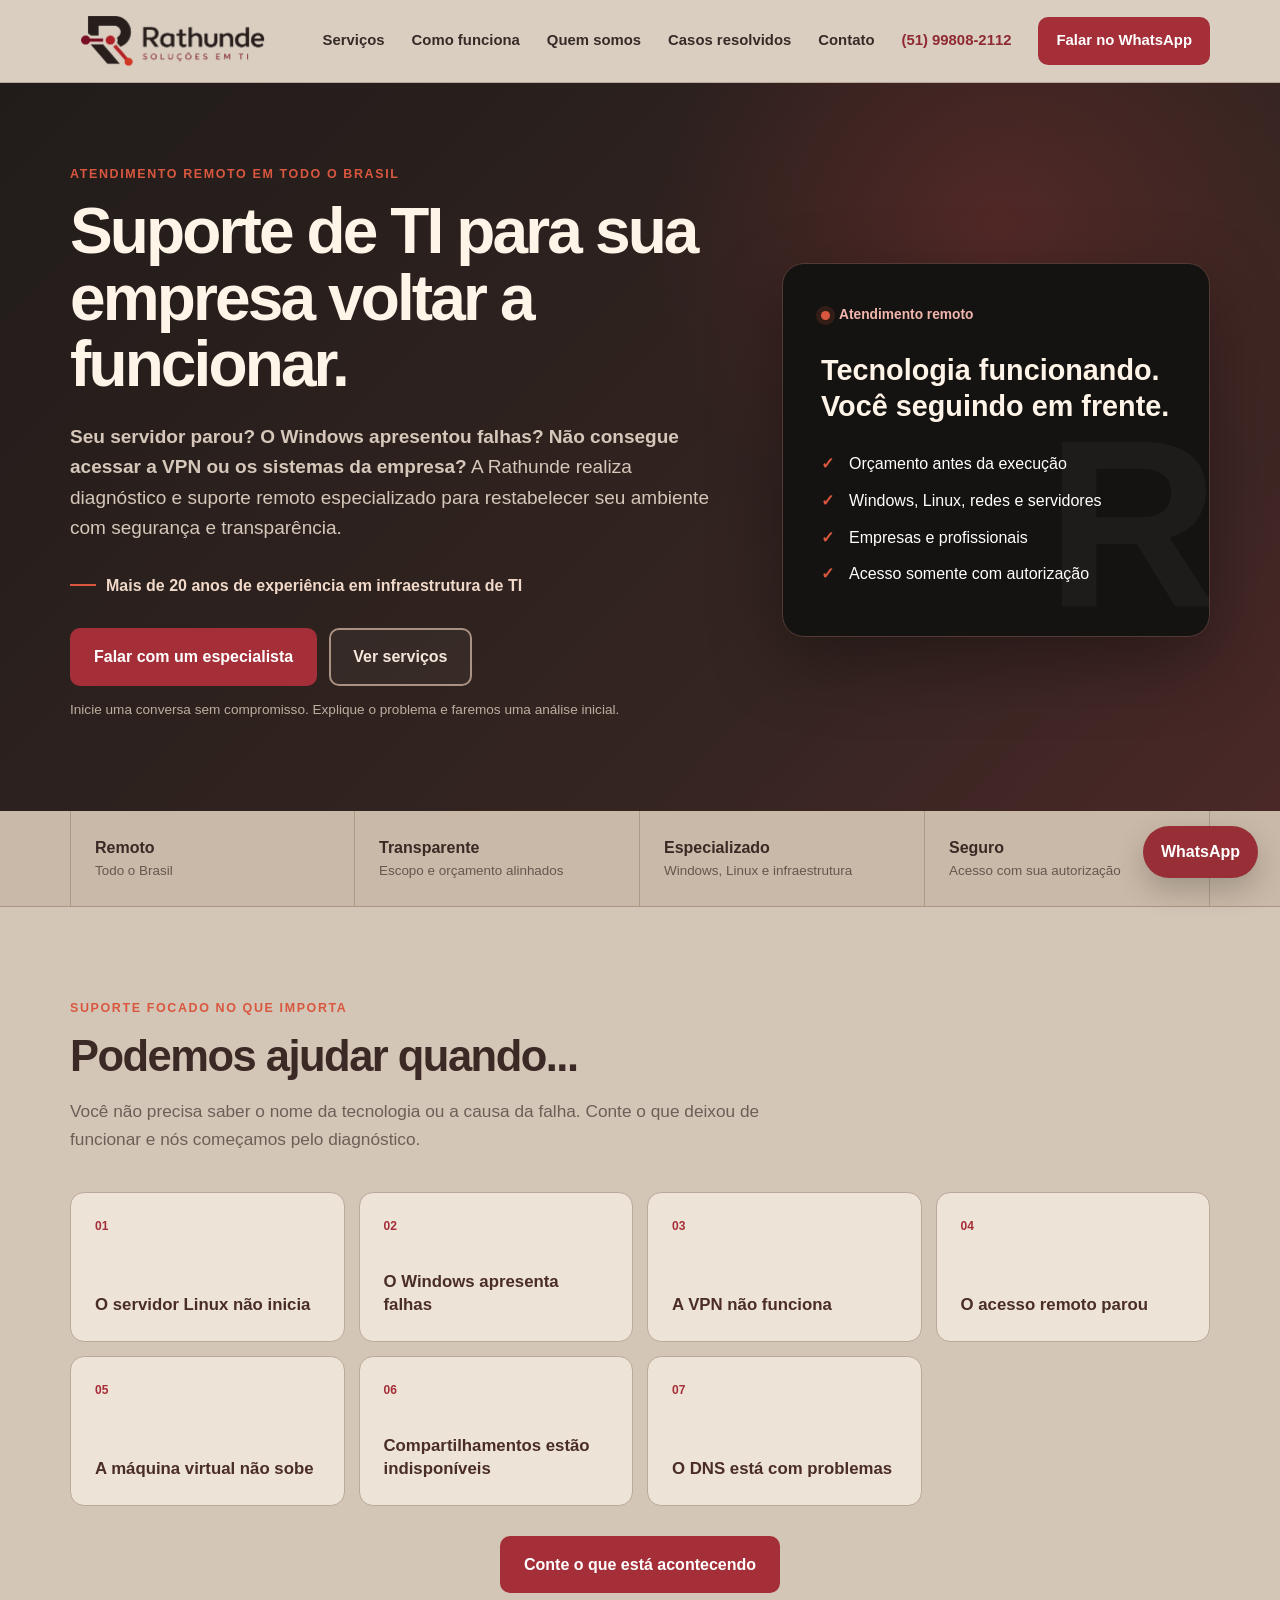
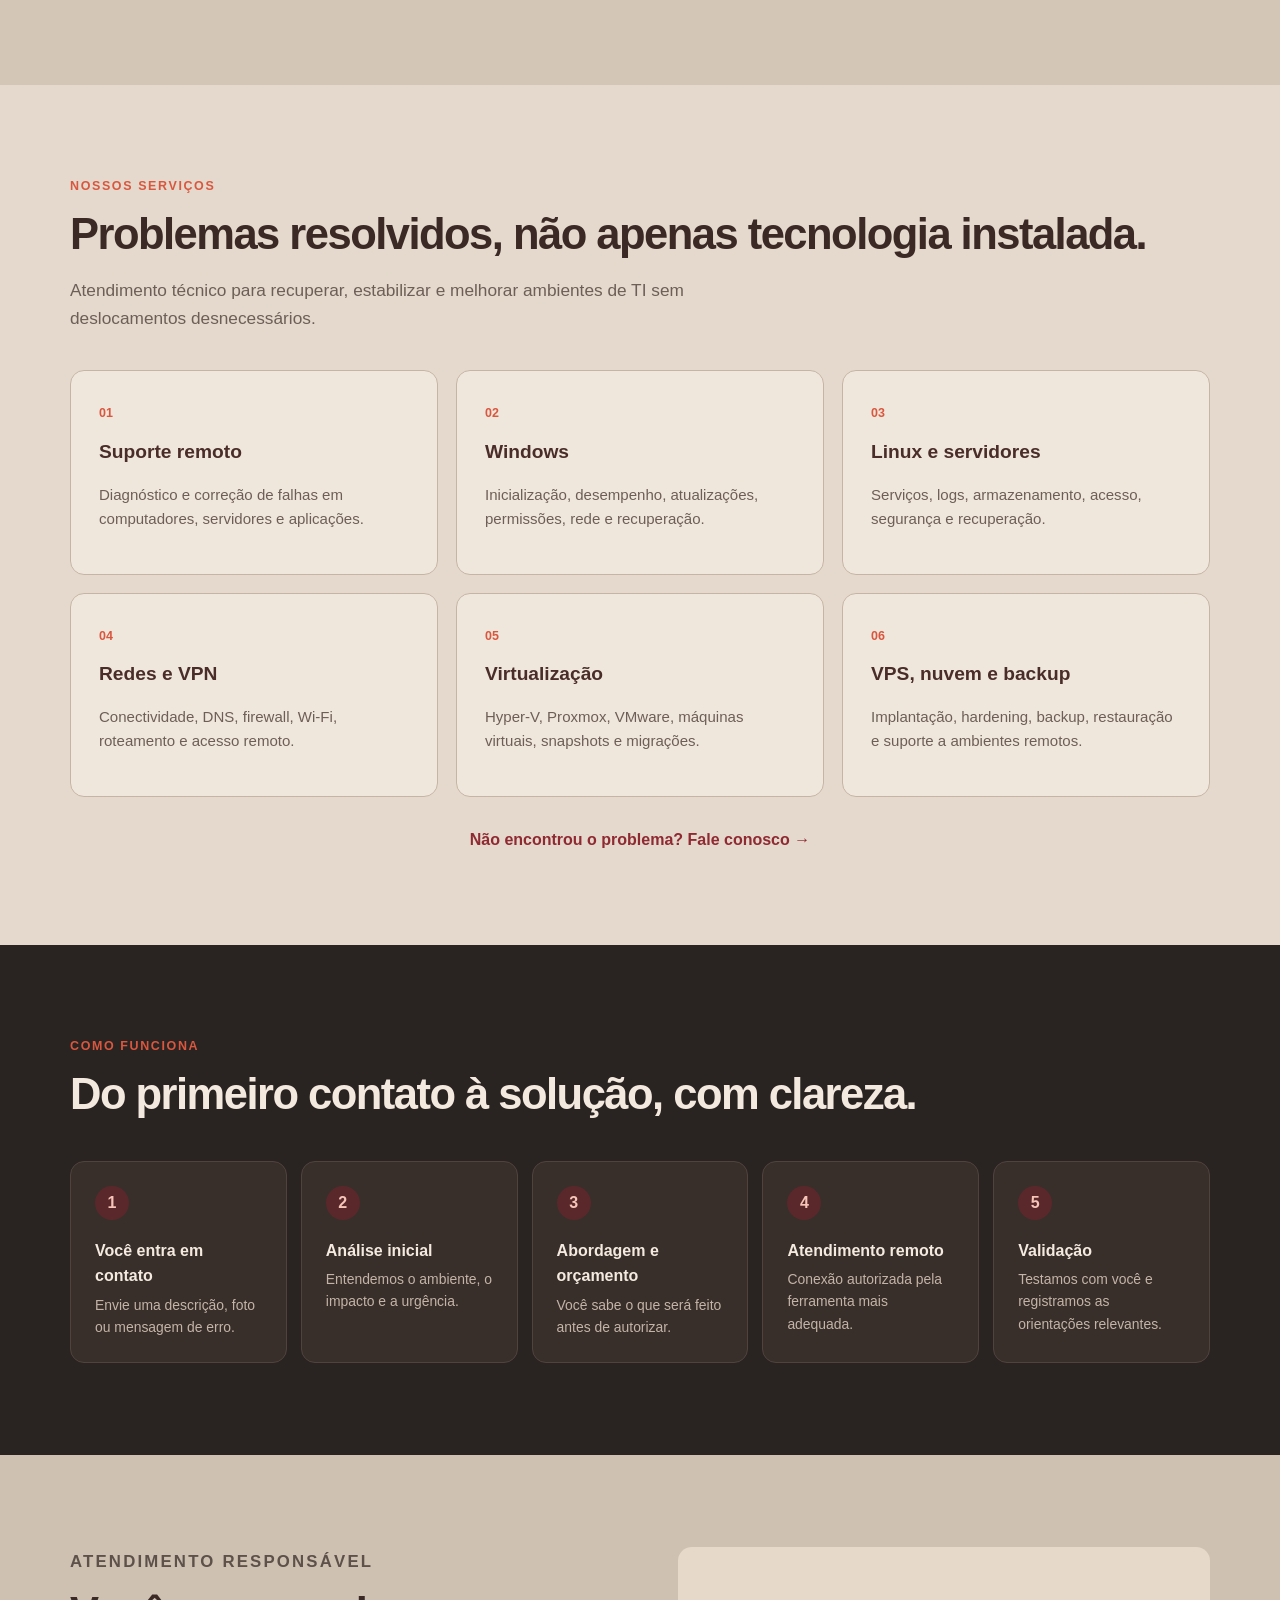
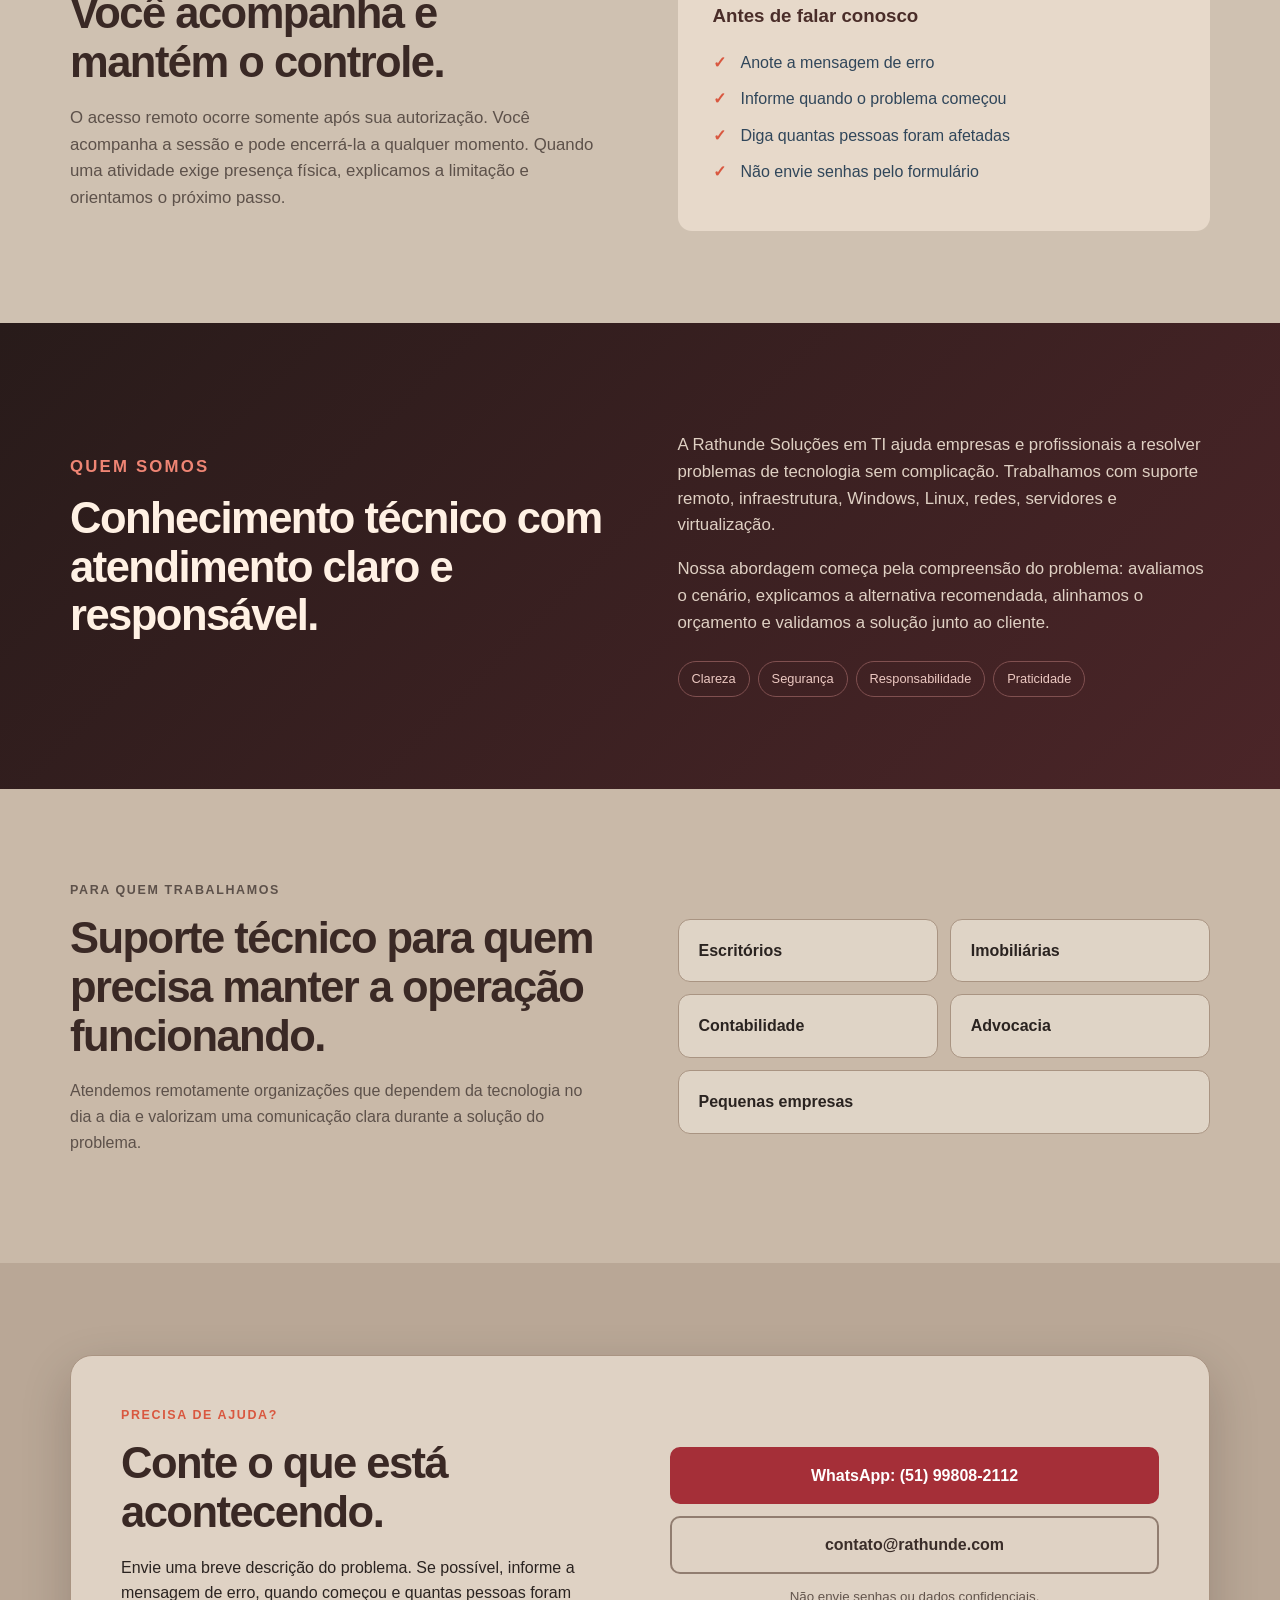
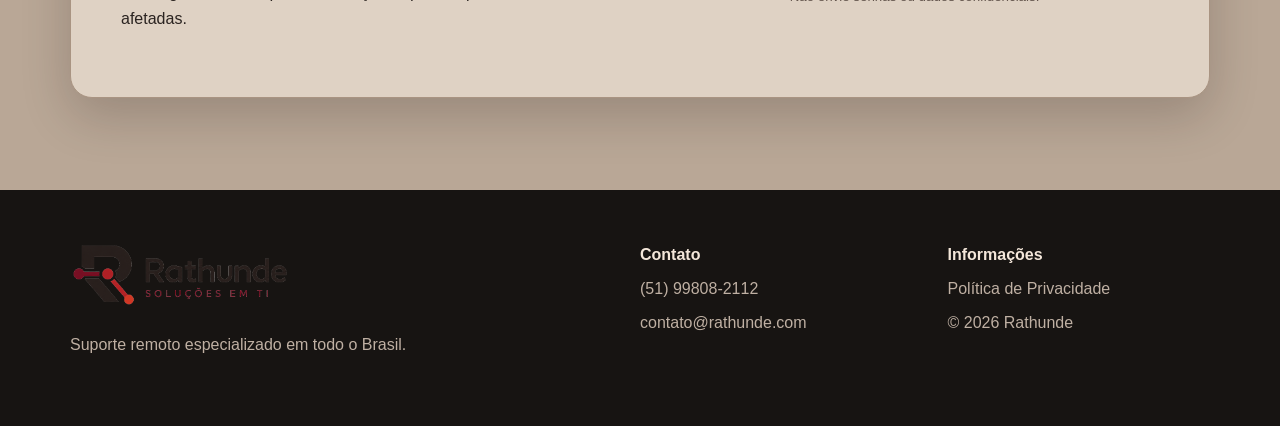
==== commit 233c4ec8: "Atualiza conteúdo e casos resolvidos Adiciona telefone no cabeçalho, experiência em infraestrutura, " ====
--- a/index.html
+++ b/index.html
@@ -6,6 +6,9 @@
   <title>Suporte Remoto de TI em Todo o Brasil | Rathunde</title>
   <meta name="description" content="Suporte remoto especializado para Windows, Linux, servidores, redes e infraestrutura. Diagnóstico claro e orçamento antes da execução.">
   <meta name="theme-color" content="#211c1a">
+  <link rel="icon" type="image/png" sizes="192x192" href="favicon-rathunde-v1.png">
+  <link rel="shortcut icon" href="favicon.ico">
+  <link rel="apple-touch-icon" sizes="180x180" href="apple-touch-icon-v1.png">
   <meta property="og:title" content="Rathunde Soluções em TI">
   <meta property="og:description" content="Suporte remoto especializado para empresas e profissionais em todo o Brasil.">
   <meta property="og:type" content="website">
@@ -13,6 +16,7 @@
   <link rel="canonical" href="https://rathunde.com/">
   <link rel="stylesheet" href="styles.css">
   <link rel="stylesheet" href="theme-warm-v3.css">
+  <link rel="stylesheet" href="updates.css">
 </head>
 <body>
   <a class="skip" href="#conteudo">Ir para o conteúdo</a>
@@ -23,7 +27,8 @@
       </a>
       <button class="menu-button" aria-expanded="false" aria-controls="menu">Menu</button>
       <nav id="menu" aria-label="Navegação principal">
-        <a href="#servicos">Serviços</a><a href="#como-funciona">Como funciona</a><a href="#quem-somos">Quem somos</a><a href="#contato">Contato</a>
+        <a href="#servicos">Serviços</a><a href="#como-funciona">Como funciona</a><a href="#quem-somos">Quem somos</a><a href="casos-resolvidos.html">Casos resolvidos</a><a href="#contato">Contato</a>
+        <a class="header-phone" href="tel:+5551998082112" aria-label="Ligar para (51) 99808-2112">(51) 99808-2112</a>
         <a class="button small" data-whatsapp href="https://wa.me/5551998082112?text=Ol%C3%A1%2C%20encontrei%20a%20Rathunde%20pelo%20site%20e%20preciso%20de%20ajuda%20com%20TI." target="_blank" rel="noopener">Falar no WhatsApp</a>
       </nav>
     </div>
@@ -35,7 +40,8 @@
         <div>
           <p class="eyebrow">Atendimento remoto em todo o Brasil</p>
           <h1>Suporte de TI para sua empresa voltar a funcionar.</h1>
-          <p class="lead">Problemas com Windows, Linux, servidores, redes ou virtualização? A Rathunde diagnostica e resolve falhas à distância com agilidade, segurança e transparência.</p>
+          <p class="lead"><strong>Seu servidor parou? O Windows apresentou falhas? Não consegue acessar a VPN ou os sistemas da empresa?</strong> A Rathunde realiza diagnóstico e suporte remoto especializado para restabelecer seu ambiente com segurança e transparência.</p>
+          <p class="experience">Mais de 20 anos de experiência em infraestrutura de TI</p>
           <div class="actions">
             <a class="button" data-whatsapp href="https://wa.me/5551998082112?text=Ol%C3%A1%2C%20encontrei%20a%20Rathunde%20pelo%20site%20e%20preciso%20de%20ajuda%20com%20TI." target="_blank" rel="noopener">Falar com um especialista</a>
             <a class="button secondary" href="#servicos">Ver serviços</a>
@@ -52,6 +58,13 @@
 
     <section class="trust-strip" aria-label="Principais benefícios">
       <div class="container trust-grid"><div><strong>Remoto</strong><span>Todo o Brasil</span></div><div><strong>Transparente</strong><span>Escopo e orçamento alinhados</span></div><div><strong>Especializado</strong><span>Windows, Linux e infraestrutura</span></div><div><strong>Seguro</strong><span>Acesso com sua autorização</span></div></div>
+    </section>
+
+    <section id="problemas" class="section problems-section">
+      <div class="container"><p class="eyebrow">Suporte focado no que importa</p><h2>Podemos ajudar quando...</h2><p class="section-intro">Você não precisa saber o nome da tecnologia ou a causa da falha. Conte o que deixou de funcionar e nós começamos pelo diagnóstico.</p>
+        <div class="problem-grid"><article><span>01</span><h3>O servidor Linux não inicia</h3></article><article><span>02</span><h3>O Windows apresenta falhas</h3></article><article><span>03</span><h3>A VPN não funciona</h3></article><article><span>04</span><h3>O acesso remoto parou</h3></article><article><span>05</span><h3>A máquina virtual não sobe</h3></article><article><span>06</span><h3>Compartilhamentos estão indisponíveis</h3></article><article><span>07</span><h3>O DNS está com problemas</h3></article></div>
+        <div class="center"><a class="button" data-whatsapp href="https://wa.me/5551998082112?text=Ol%C3%A1%2C%20encontrei%20a%20Rathunde%20pelo%20site%20e%20preciso%20de%20ajuda%20com%20TI." target="_blank" rel="noopener">Conte o que está acontecendo</a></div>
+      </div>
     </section>
 
     <section id="servicos" class="section">
@@ -82,6 +95,10 @@
       <div class="container split"><div><p class="eyebrow light">Quem somos</p><h2>Conhecimento técnico com atendimento claro e responsável.</h2></div><div><p>A Rathunde Soluções em TI ajuda empresas e profissionais a resolver problemas de tecnologia sem complicação. Trabalhamos com suporte remoto, infraestrutura, Windows, Linux, redes, servidores e virtualização.</p><p>Nossa abordagem começa pela compreensão do problema: avaliamos o cenário, explicamos a alternativa recomendada, alinhamos o orçamento e validamos a solução junto ao cliente.</p><div class="values"><span>Clareza</span><span>Segurança</span><span>Responsabilidade</span><span>Praticidade</span></div></div></div>
     </section>
 
+    <section class="section client-profiles">
+      <div class="container split"><div><p class="eyebrow">Para quem trabalhamos</p><h2>Suporte técnico para quem precisa manter a operação funcionando.</h2><p>Atendemos remotamente organizações que dependem da tecnologia no dia a dia e valorizam uma comunicação clara durante a solução do problema.</p></div><div class="profile-list" aria-label="Perfis de clientes atendidos"><span>Escritórios</span><span>Imobiliárias</span><span>Contabilidade</span><span>Advocacia</span><span>Pequenas empresas</span></div></div>
+    </section>
+
     <section id="contato" class="section contact">
       <div class="container contact-box"><div><p class="eyebrow">Precisa de ajuda?</p><h2>Conte o que está acontecendo.</h2><p>Envie uma breve descrição do problema. Se possível, informe a mensagem de erro, quando começou e quantas pessoas foram afetadas.</p></div><div class="contact-actions"><a class="button" data-whatsapp href="https://wa.me/5551998082112?text=Ol%C3%A1%2C%20encontrei%20a%20Rathunde%20pelo%20site%20e%20preciso%20de%20ajuda%20com%20TI." target="_blank" rel="noopener">WhatsApp: (51) 99808-2112</a><a class="button secondary" href="mailto:contato@rathunde.com">contato@rathunde.com</a><small>Não envie senhas ou dados confidenciais.</small></div></div>
     </section>
--- a/updates.css
+++ b/updates.css
@@ -0,0 +1,28 @@
+.header-phone{white-space:nowrap;color:#8f2932!important}
+.experience{display:inline-flex;align-items:center;gap:10px;margin:10px 0 0;font-weight:800;color:#f1d9ca}
+.experience:before{content:"";width:26px;height:2px;background:#d9573f}
+.problems-section{background:#d4c6b7}
+.problem-grid{display:grid;grid-template-columns:repeat(4,1fr);gap:14px;margin-top:38px}
+.problem-grid article{min-height:150px;padding:24px;border-radius:14px;background:#eee3d7;border:1px solid #baa899;display:flex;flex-direction:column;justify-content:space-between}
+.problem-grid span{font-size:.75rem;font-weight:900;color:#a52f38}
+.problem-grid h3{font-size:1.05rem;line-height:1.35;margin:22px 0 0;color:#4a2d29}
+.client-profiles{background:#c9b9a8}
+.client-profiles p{color:#5d514a}
+.profile-list{display:grid;grid-template-columns:repeat(2,1fr);gap:12px}
+.profile-list span{padding:18px 20px;border:1px solid #a99482;border-radius:12px;background:rgba(246,239,229,.5);font-weight:800}
+.profile-list span:last-child{grid-column:1/-1}
+.page-hero{padding:74px 0}
+.page-hero .lead{max-width:850px}
+.case-notice{margin-bottom:26px;padding:18px 22px;border-left:4px solid #d9573f;background:#eaded0;border-radius:0 14px 14px 0}
+.case-notice p{margin:3px 0 0;color:#74665e}
+.case-grid{display:grid;gap:20px}
+.case-grid article{padding:34px;border:1px solid #c6b5a5;border-radius:14px;background:#f0e7dc}
+.case-grid h2{font-size:1.65rem;margin:6px 0 24px}
+.case-type{margin:0;color:#a52f38;font-size:.78rem;font-weight:900;text-transform:uppercase;letter-spacing:.08em}
+.case-grid dl{display:grid;grid-template-columns:repeat(3,1fr);gap:22px;margin:0}
+.case-grid dl div{border-top:1px solid #c6b5a5;padding-top:16px}
+.case-grid dt{font-weight:900;color:#4a2d29}
+.case-grid dd{margin:5px 0 0;color:#74665e}
+@media(max-width:1100px){.nav nav{gap:16px}.nav nav>a{font-size:.84rem}.button.small{padding:9px 12px}}
+@media(max-width:900px){.problem-grid{grid-template-columns:repeat(2,1fr)}.case-grid dl{grid-template-columns:1fr}.header-phone{text-align:center}}
+@media(max-width:580px){.problem-grid,.profile-list{grid-template-columns:1fr}.profile-list span:last-child{grid-column:auto}}
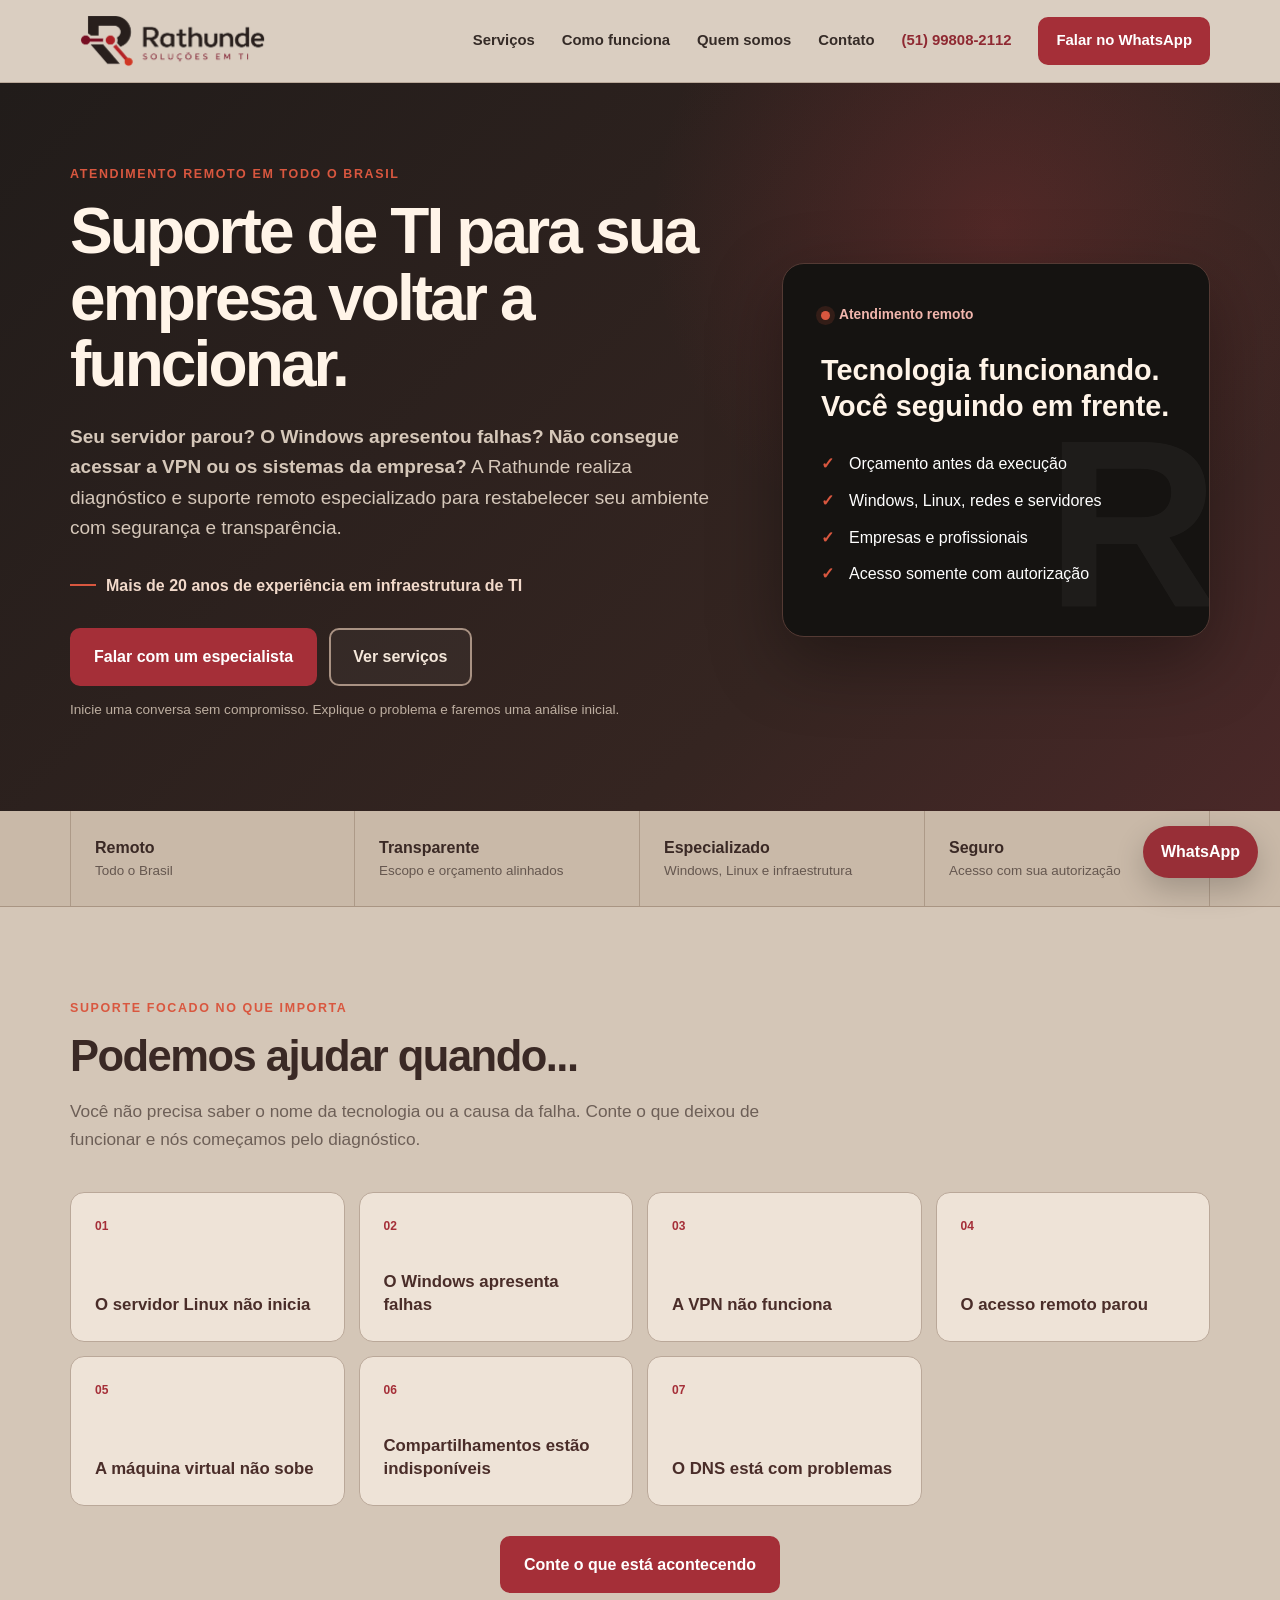
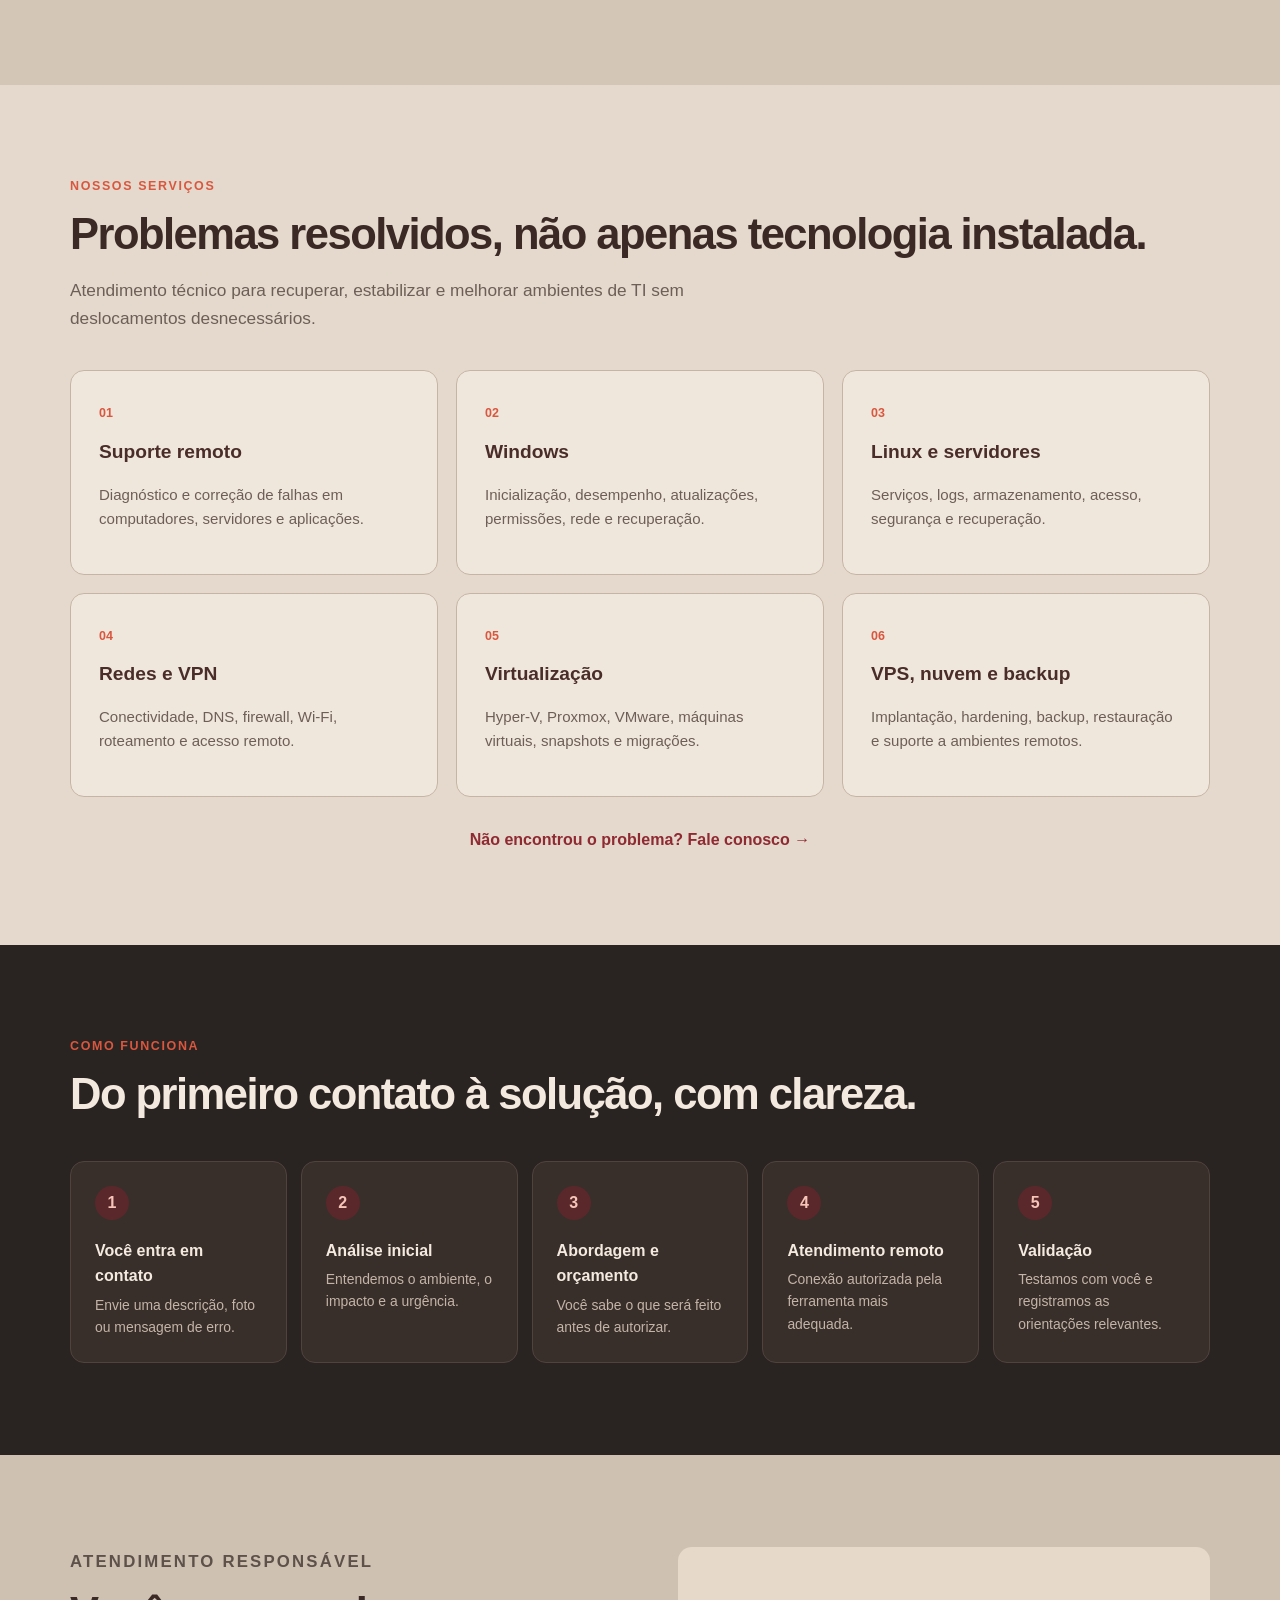
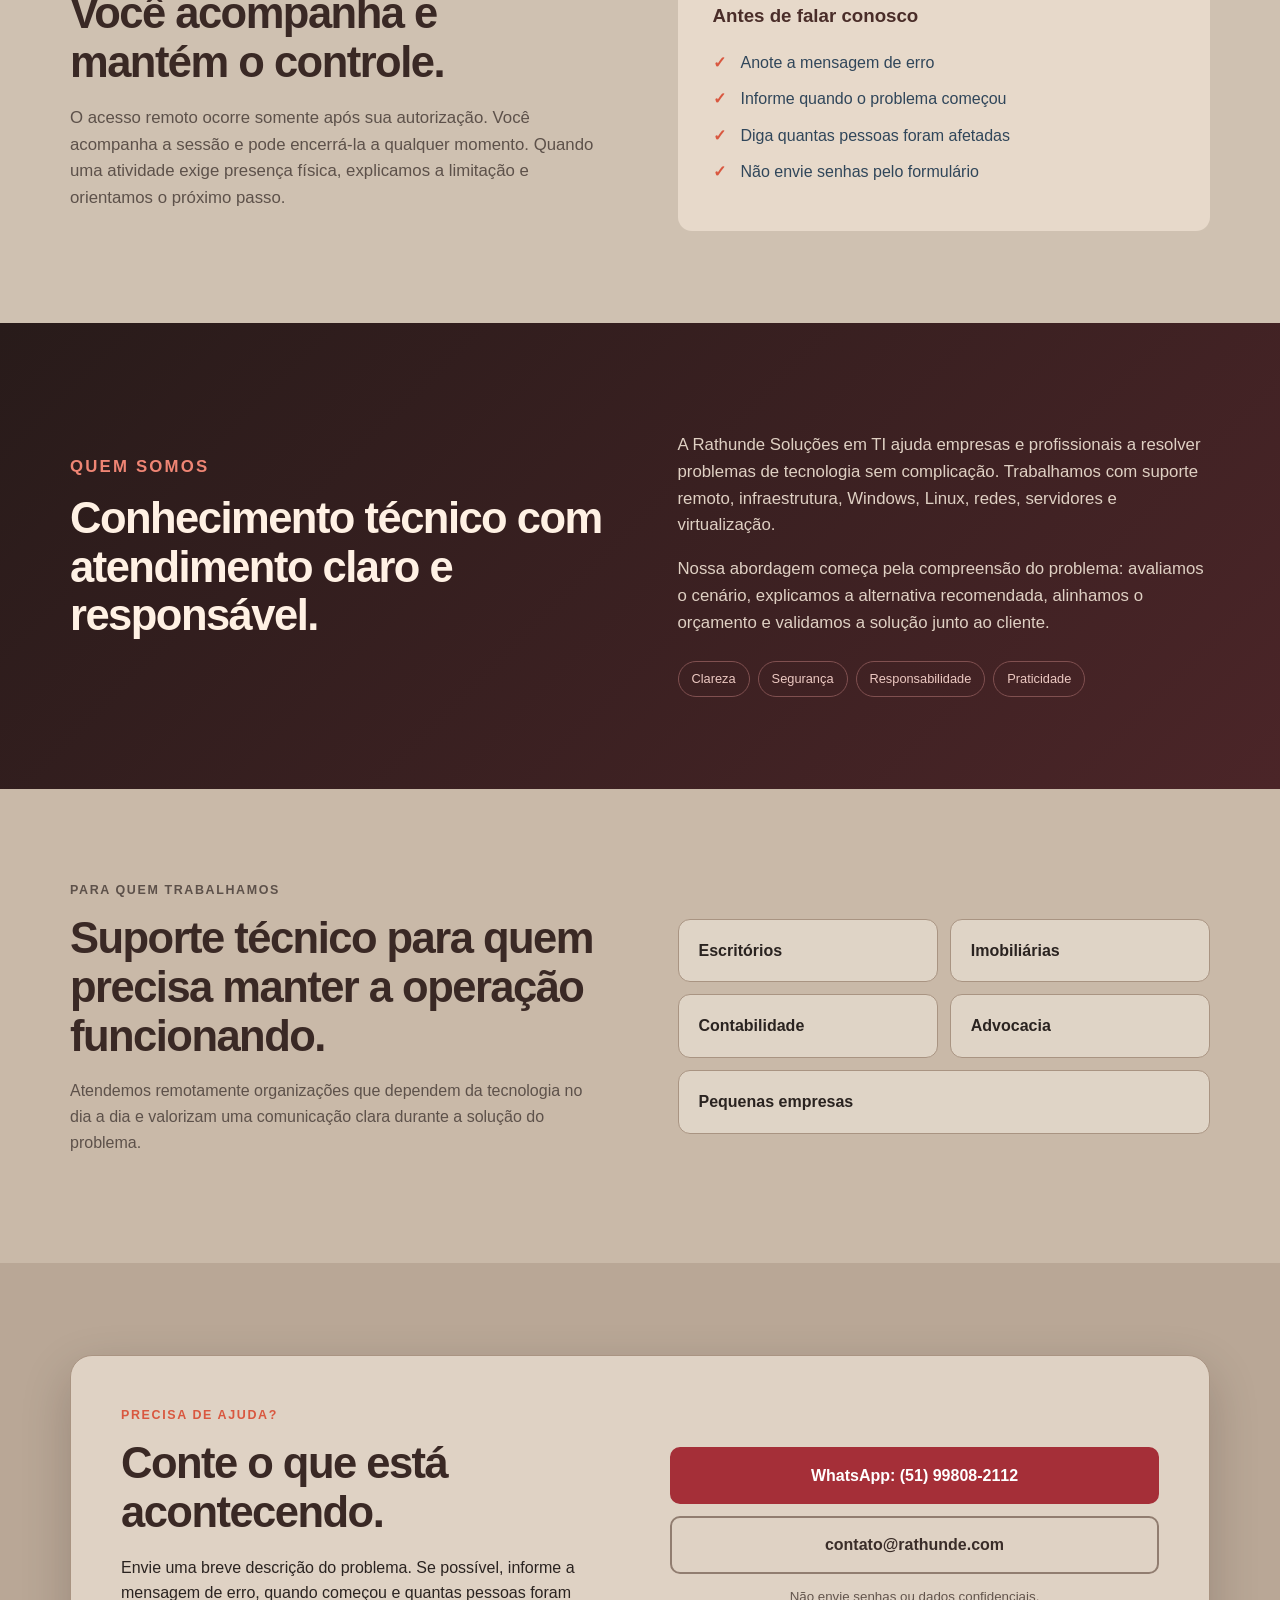
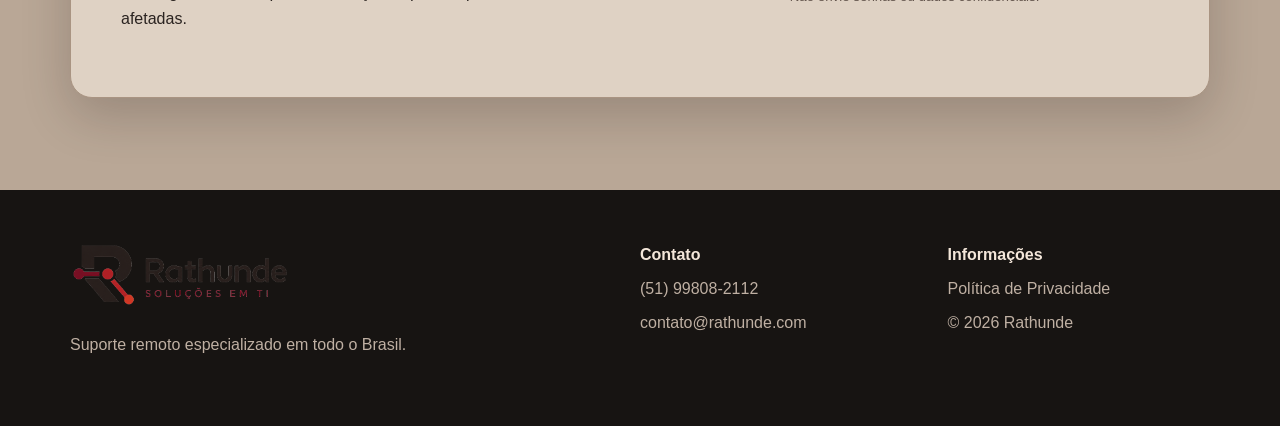
==== commit fd6f004a: "Retira Casos resolvidos da navegação Remove a página provisória do menu principal e do sitemap até q" ====
--- a/index.html
+++ b/index.html
@@ -27,7 +27,7 @@
       </a>
       <button class="menu-button" aria-expanded="false" aria-controls="menu">Menu</button>
       <nav id="menu" aria-label="Navegação principal">
-        <a href="#servicos">Serviços</a><a href="#como-funciona">Como funciona</a><a href="#quem-somos">Quem somos</a><a href="casos-resolvidos.html">Casos resolvidos</a><a href="#contato">Contato</a>
+        <a href="#servicos">Serviços</a><a href="#como-funciona">Como funciona</a><a href="#quem-somos">Quem somos</a><a href="#contato">Contato</a>
         <a class="header-phone" href="tel:+5551998082112" aria-label="Ligar para (51) 99808-2112">(51) 99808-2112</a>
         <a class="button small" data-whatsapp href="https://wa.me/5551998082112?text=Ol%C3%A1%2C%20encontrei%20a%20Rathunde%20pelo%20site%20e%20preciso%20de%20ajuda%20com%20TI." target="_blank" rel="noopener">Falar no WhatsApp</a>
       </nav>
